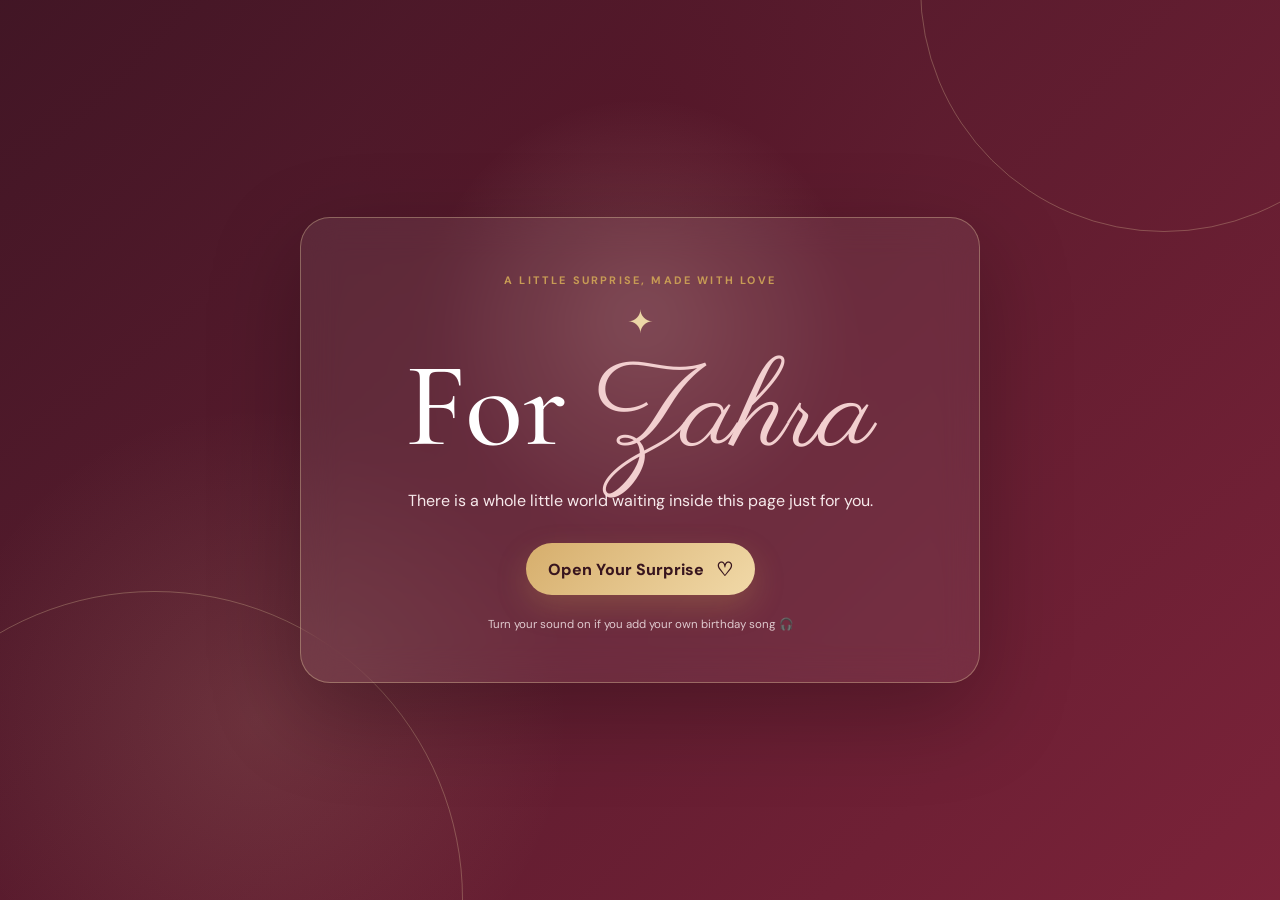
==== index.html @ 56d5c57f "script.js" ====
<!DOCTYPE html>
<html lang="en">
<head>
  <meta charset="UTF-8" />
  <meta name="viewport" content="width=device-width, initial-scale=1.0" />
  <meta name="theme-color" content="#7b1830" />
  <meta name="description" content="A heartfelt birthday surprise made especially for Zahra." />
  <title>For Zahra — Happy Birthday 🤍</title>
  <link rel="preconnect" href="https://fonts.googleapis.com">
  <link rel="preconnect" href="https://fonts.gstatic.com" crossorigin>
  <link href="https://fonts.googleapis.com/css2?family=Cormorant+Garamond:wght@400;500;600;700&family=DM+Sans:wght@400;500;600;700&family=Parisienne&display=swap" rel="stylesheet">
  <link rel="stylesheet" href="style.css" />
</head>
<body>
  <div class="petal-layer" aria-hidden="true"></div>
  <canvas id="confetti" aria-hidden="true"></canvas>

  <section id="opening" class="opening-screen">
    <div class="opening-glow"></div>
    <div class="opening-card">
      <span class="eyebrow">A little surprise, made with love</span>
      <div class="mini-crown">✦</div>
      <h1>For <em>Zahra</em></h1>
      <p>There is a whole little world waiting inside this page just for you.</p>
      <button id="openBtn" class="gold-btn">
        <span>Open Your Surprise</span><b>♡</b>
      </button>
      <small>Turn your sound on if you add your own birthday song 🎧</small>
    </div>
  </section>

  <main id="main" class="site hidden">
    <header class="hero section">
      <div class="hero-copy reveal">
        <span class="eyebrow">Today is beautifully yours</span>
        <h2>Happy Birthday,<br><em>Zahra</em> 🤍</h2>
        <p class="hero-subtitle">
          May this new chapter of your life be softer, brighter, kinder,
          and filled with everything your heart quietly prays for.
        </p>
        <div class="hero-actions">
          <a href="#letter" class="outline-btn">Read Your Letter ↓</a>
          <button id="musicBtn" class="music-btn" type="button">♫ Birthday Ambience</button>
        </div>
      </div>

      <div class="hero-photo-wrap reveal">
        <div class="halo"></div>
        <div class="photo-frame">
          <img src="assets/zahra-1.jpg" alt="Zahra smiling in a red outfit" />
        </div>
        <div class="floating-note note-one">♡</div>
        <div class="floating-note note-two">✦</div>
        <div class="floating-note note-three">❀</div>
      </div>
    </header>

    <section class="intro-strip">
      <div>♡</div>
      <p>One beautiful soul. Countless reasons to celebrate her.</p>
      <div>♡</div>
    </section>

    <section id="letter" class="section letter-section">
      <div class="section-heading reveal">
        <span class="eyebrow">A letter from the heart</span>
        <h3>For Someone Truly Special</h3>
        <span class="divider">✦</span>
      </div>

      <article class="letter-card reveal">
        <div class="letter-top">
          <span>Dear Zahra,</span>
          <span>With duas &amp; love ♡</span>
        </div>

        <div class="letter-text">
          <p>
            Today is more than just another date on the calendar. It is a reminder
            that Allah chose this day to bring <strong>you</strong> into this world —
            and that alone is something worth celebrating with a full heart.
          </p>
          <p>
            On your birthday, I pray that Allah surrounds you with people who are
            sincere, hearts that are gentle with yours, and moments that make you
            quietly grateful to be alive. May He protect your heart from every
            sadness you never speak about and replace every difficult chapter with
            something more beautiful than you imagined.
          </p>
          <p>
            May Allah put <strong>barakah</strong> in your age, your health, your
            dreams, your studies, your work, your relationships, your home, and
            every step you take toward your future. May He open doors for you that
            you never knew existed and close every door that would bring you harm.
          </p>
          <p>
            I pray that the wishes you keep quietly inside your heart are answered
            at exactly the right time. May your duas come back to you as beautiful
            realities, and may you always have the sabr to wait for what is written
            for you and the tawakkul to trust Allah's timing.
          </p>
          <p>
            May you never have to beg for the love, respect, loyalty, or kindness
            you deserve. May the people around you celebrate your happiness,
            protect your peace, and remind you of your worth whenever you forget it.
          </p>
          <p>
            And whenever life feels heavy, may Allah make your heart strong without
            making it hard. May He give you courage without taking away your
            softness, confidence without taking away your humility, and success
            without taking away your peace.
          </p>
          <p>
            I hope this year gives you more reasons to smile, more memories to keep,
            more places to see, more dreams to chase, more laughter that hurts your
            cheeks, and more evenings where you look back and think,
            <em>“Alhamdulillah, I made it here.”</em>
          </p>
          <p>
            Please keep being the beautiful person you are. Keep your heart kind.
            Keep your standards high. Keep believing that good things can find you.
            And most importantly, keep making dua — because Allah can turn the
            smallest hope into a life you never imagined.
          </p>
          <p class="final-paragraph">
            <strong>May Allah protect you, bless you, guide you, forgive you,
            increase you in goodness, grant you halal happiness, give you a long
            life filled with khair, and make every coming year of your life better
            than the one before it.</strong>
          </p>
          <p class="signature">Happy Birthday, Zahra. 🤍<br><span>May your life always be written with beautiful chapters.</span></p>
        </div>
      </article>
    </section>

    <section class="wishes section">
      <div class="section-heading reveal">
        <span class="eyebrow">A pocket full of prayers</span>
        <h3>Things I Wish For You</h3>
        <span class="divider">✦</span>
      </div>

      <div class="wish-grid">
        <div class="wish-card reveal"><span>☾</span><h4>Peace</h4><p>May Allah give your heart a peace that no circumstance can take away.</p></div>
        <div class="wish-card reveal"><span>✦</span><h4>Success</h4><p>May every sincere effort of yours turn into something meaningful and beautiful.</p></div>
        <div class="wish-card reveal"><span>♡</span><h4>Love</h4><p>May you always be surrounded by sincere, respectful and kind hearts.</p></div>
        <div class="wish-card reveal"><span>❀</span><h4>Happiness</h4><p>May little joys find you on ordinary days and make them extraordinary.</p></div>
        <div class="wish-card reveal"><span>☁</span><h4>Protection</h4><p>May Allah keep you safe from hidden harm, heartbreak and every bad intention.</p></div>
        <div class="wish-card reveal"><span>∞</span><h4>Barakah</h4><p>May there be barakah in your time, health, rizq, knowledge and every dream.</p></div>
        <div class="wish-card reveal"><span>✧</span><h4>Answered Duas</h4><p>May the duas you whisper when nobody is listening become your happiest realities.</p></div>
        <div class="wish-card reveal"><span>🕊</span><h4>A Beautiful Future</h4><p>May what is ahead of you be gentler, brighter and better than what is behind you.</p></div>
      </div>
    </section>

    <section class="gallery section">
      <div class="section-heading reveal">
        <span class="eyebrow">Little pieces of a beautiful story</span>
        <h3>Her Moments 📸</h3>
        <span class="divider">✦</span>
      </div>

      <div class="gallery-grid">
        <button class="gallery-item tall reveal" data-full="assets/zahra-1.jpg"><img src="assets/zahra-1.jpg" alt="Zahra in a red hijab surrounded by greenery"></button>
        <button class="gallery-item reveal" data-full="assets/zahra-2.jpg"><img src="assets/zahra-2.jpg" alt="Zahra in a soft pink outfit outdoors"></button>
        <button class="gallery-item reveal" data-full="assets/zahra-3.jpg"><img src="assets/zahra-3.jpg" alt="Zahra in a red outfit in front of a gate"></button>
        <button class="gallery-item wide reveal" data-full="assets/zahra-4.jpg"><img src="assets/zahra-4.jpg" alt="Zahra wearing a light shawl"></button>
        <button class="gallery-item reveal" data-full="assets/zahra-5.jpg"><img src="assets/zahra-5.jpg" alt="Zahra smiling in a red outfit outdoors"></button>
        <button class="gallery-item tall reveal" data-full="assets/zahra-6.jpg"><img src="assets/zahra-6.jpg" alt="Zahra holding a flower in a red outfit"></button>
      </div>
      <p class="gallery-hint">Tap any photo to see it beautifully ✨</p>
    </section>

    <section class="memory section">
      <div class="memory-card reveal">
        <span class="eyebrow">A little reminder</span>
        <h3>Some people make ordinary moments feel special.</h3>
        <p>
          May you collect a lifetime of moments that feel like this —
          simple, warm, unforgettable, and worth keeping close to your heart.
        </p>
        <div class="memory-line">♡ &nbsp; ✦ &nbsp; ❀ &nbsp; ✦ &nbsp; ♡</div>
      </div>
    </section>

    <section class="surprise section">
      <div class="surprise-inner reveal">
        <span class="eyebrow">There is one more thing...</span>
        <h3>Open Your Final Surprise 🎁</h3>
        <p>Because one birthday message could never be enough.</p>
        <button id="surpriseBtn" class="gold-btn large">Open My Last Message <b>♡</b></button>
      </div>
    </section>

    <footer>
      <div class="footer-flower">❀</div>
      <p>Made especially for <strong>Zahra</strong> with duas, warmth &amp; love.</p>
      <small>Happy Birthday, beautiful soul. 🤍</small>
    </footer>
  </main>

  <div id="lightbox" class="lightbox" aria-hidden="true">
    <button id="closeLightbox" class="close-btn" aria-label="Close photo">×</button>
    <img id="lightboxImg" src="" alt="" />
    <div class="lightbox-caption">A beautiful moment ✦</div>
  </div>

  <div id="finalModal" class="modal" aria-hidden="true">
    <div class="modal-backdrop"></div>
    <article class="final-card">
      <button id="closeModal" class="close-modal" aria-label="Close">×</button>
      <div class="final-sparkle">✦</div>
      <span class="eyebrow">Just one last dua</span>
      <h3>Zahra, may Allah write the most beautiful future for you. 🤍</h3>
      <p>
        May every year ahead bring you closer to the person you dream of becoming.
        May your heart remain soft, your faith remain strong, your smile remain
        genuine, and your path remain full of khair.
      </p>
      <p>
        May Allah grant you halal happiness, beautiful friendships, sincere love,
        endless protection, good health, peaceful nights, successful mornings,
        fulfilling work, abundant rizq, and a home filled with sakinah.
      </p>
      <p>
        And when you look back at this year one day, I pray you say:
        <strong>“Alhamdulillah — Allah gave me more than I asked for.”</strong>
      </p>
      <div class="dua">آمين يا رب العالمين 🤲🏻</div>
      <div class="modal-signature">Happy Birthday, Zahra ♡</div>
    </article>
  </div>

  <script src="script.js"></script>
</body>
</html>
---- style.css ----
:root{
  --wine:#74172f;
  --deep:#3a0d1d;
  --rose:#c55b72;
  --blush:#f8e5e7;
  --cream:#fffaf5;
  --gold:#c79b55;
  --gold-light:#ecd6a6;
  --ink:#29151c;
  --muted:#765e64;
  --white:#fff;
  --shadow:0 22px 60px rgba(65,16,31,.14);
}
*{box-sizing:border-box;margin:0;padding:0}
html{scroll-behavior:smooth}
body{
  font-family:"DM Sans",sans-serif;
  color:var(--ink);
  background:
    radial-gradient(circle at 10% 10%,rgba(197,91,114,.10),transparent 30%),
    radial-gradient(circle at 90% 30%,rgba(199,155,85,.10),transparent 28%),
    var(--cream);
  overflow-x:hidden;
}
body.modal-open{overflow:hidden}
button,a{font:inherit}
button{cursor:pointer}
img{max-width:100%;display:block}
a{text-decoration:none;color:inherit}
.hidden{display:none!important}
.section{width:min(1120px,92%);margin:auto}
.eyebrow{
  text-transform:uppercase;
  letter-spacing:.20em;
  font-size:.68rem;
  font-weight:700;
  color:var(--gold);
}
.opening-screen{
  min-height:100svh;
  display:grid;
  place-items:center;
  position:relative;
  overflow:hidden;
  background:
    linear-gradient(135deg,rgba(58,13,29,.96),rgba(116,23,47,.95)),
    radial-gradient(circle at 50% 20%,#d99a9d,transparent 30%);
  color:white;
}
.opening-screen:before,.opening-screen:after{
  content:"";
  position:absolute;
  width:38vw;height:38vw;
  border:1px solid rgba(236,214,166,.28);
  border-radius:50%;
  animation:spin 24s linear infinite;
}
.opening-screen:before{top:-20vw;right:-10vw}
.opening-screen:after{bottom:-24vw;left:-12vw;width:48vw;height:48vw;animation-direction:reverse}
.opening-glow{
  position:absolute;inset:0;
  background:
    radial-gradient(circle at 50% 35%,rgba(255,224,205,.18),transparent 25%),
    radial-gradient(circle at 20% 80%,rgba(236,214,166,.12),transparent 25%);
}
.opening-card{
  width:min(680px,88%);
  padding:50px 28px;
  text-align:center;
  border:1px solid rgba(236,214,166,.35);
  background:rgba(255,255,255,.07);
  backdrop-filter:blur(18px);
  border-radius:30px;
  box-shadow:0 30px 90px rgba(0,0,0,.25);
  position:relative;
  z-index:2;
}
.mini-crown{font-size:2rem;color:var(--gold-light);margin:12px}
.opening-card h1{
  font-family:"Cormorant Garamond",serif;
  font-size:clamp(4rem,12vw,7.5rem);
  font-weight:500;
  line-height:.85;
  margin:12px 0 20px;
}
.opening-card h1 em{font-family:"Parisienne",cursive;color:#f2cfcf;font-style:normal}
.opening-card p{max-width:470px;margin:auto;line-height:1.8;color:#f7e9eb}
.opening-card small{display:block;margin-top:22px;color:#dfc9ce;font-size:.72rem}
.gold-btn,.outline-btn,.music-btn{
  border:0;
  min-height:52px;
  padding:0 22px;
  border-radius:999px;
  display:inline-flex;
  align-items:center;
  justify-content:center;
  gap:12px;
  transition:.3s ease;
}
.gold-btn{
  margin-top:28px;
  background:linear-gradient(135deg,#d6ae6c,#f1d9a8);
  color:#38151e;
  font-weight:800;
  box-shadow:0 12px 30px rgba(199,155,85,.25);
}
.gold-btn:hover{transform:translateY(-3px);box-shadow:0 18px 38px rgba(199,155,85,.34)}
.gold-btn b{font-size:1.2rem}
.hero{
  min-height:100svh;
  padding:90px 0 70px;
  display:grid;
  grid-template-columns:1.05fr .95fr;
  align-items:center;
  gap:70px;
}
.hero h2{
  font:600 clamp(3.6rem,8vw,6.8rem)/.82 "Cormorant Garamond",serif;
  margin:20px 0 26px;
  letter-spacing:-.04em;
}
.hero h2 em{font-family:"Parisienne",cursive;color:var(--wine);font-style:normal}
.hero-subtitle{max-width:550px;color:var(--muted);font-size:1.02rem;line-height:1.9}
.hero-actions{display:flex;flex-wrap:wrap;gap:12px;margin-top:30px}
.outline-btn{
  border:1px solid rgba(116,23,47,.28);
  color:var(--wine);
  background:rgba(255,255,255,.55);
}
.outline-btn:hover{background:white;transform:translateY(-2px)}
.music-btn{border:1px solid rgba(199,155,85,.45);background:transparent;color:var(--wine)}
.music-btn.active{background:var(--wine);color:white}
.hero-photo-wrap{position:relative;min-height:620px;display:grid;place-items:center}
.halo{
  position:absolute;width:min(90%,560px);aspect-ratio:1;border-radius:50%;
  background:radial-gradient(circle,rgba(197,91,114,.18),rgba(199,155,85,.10),transparent 67%);
}
.photo-frame{
  width:min(76%,410px);
  aspect-ratio:4/5;
  padding:9px;
  background:linear-gradient(135deg,#fff,#e5c98f);
  border-radius:220px 220px 28px 28px;
  transform:rotate(2deg);
  box-shadow:var(--shadow);
  position:relative;
  z-index:1;
}
.photo-frame:before{
  content:"";
  position:absolute;inset:16px;
  border:1px solid rgba(116,23,47,.18);
  border-radius:210px 210px 20px 20px;
  pointer-events:none;
}
.photo-frame img{width:100%;height:100%;object-fit:cover;border-radius:210px 210px 20px 20px}
.floating-note{position:absolute;z-index:2;color:var(--wine);font-size:2rem;animation:float 4s ease-in-out infinite}
.note-one{top:16%;left:11%}.note-two{right:10%;top:25%;animation-delay:1s}.note-three{bottom:15%;left:15%;animation-delay:2s}
.intro-strip{
  padding:28px 6%;
  background:var(--wine);color:#f9e9df;
  display:flex;justify-content:center;align-items:center;gap:30px;
  text-align:center;letter-spacing:.08em;font-size:.82rem;
}
.intro-strip div{color:var(--gold-light)}
.section-heading{text-align:center;padding-bottom:38px}
.section-heading h3{
  font:600 clamp(2.8rem,6vw,4.6rem)/.95 "Cormorant Garamond",serif;
  margin:14px 0;
}
.divider{color:var(--gold)}
.letter-section{padding:110px 0 70px}
.letter-card{
  max-width:850px;margin:auto;padding:clamp(30px,6vw,70px);
  background:rgba(255,255,255,.76);
  border:1px solid rgba(116,23,47,.09);
  border-radius:26px;
  box-shadow:var(--shadow);
  position:relative;
}
.letter-card:before{
  content:"";
  position:absolute;inset:12px;
  border:1px solid rgba(199,155,85,.20);
  border-radius:18px;
  pointer-events:none;
}
.letter-top{display:flex;justify-content:space-between;gap:20px;color:var(--gold);font-family:"Cormorant Garamond",serif;font-size:1.2rem;margin-bottom:35px}
.letter-text{font-family:"Cormorant Garamond",serif;font-size:1.35rem;line-height:1.7;color:#442b33}
.letter-text p{margin:0 0 22px}
.letter-text strong{color:var(--wine)}
.final-paragraph{padding:18px 0;border-top:1px solid #ead7d1;border-bottom:1px solid #ead7d1}
.signature{text-align:center;margin-top:36px!important;color:var(--wine);font-size:1.65rem}
.signature span{font-size:1rem;color:var(--muted)}
.wishes{padding:90px 0}
.wish-grid{display:grid;grid-template-columns:repeat(4,1fr);gap:16px}
.wish-card{
  min-height:210px;padding:26px 22px;border-radius:20px;
  background:white;border:1px solid rgba(116,23,47,.08);
  transition:.35s ease;box-shadow:0 12px 35px rgba(65,16,31,.06)
}
.wish-card:hover{transform:translateY(-7px);box-shadow:0 22px 45px rgba(65,16,31,.11)}
.wish-card span{font-size:1.5rem;color:var(--gold)}
.wish-card h4{font:600 1.8rem "Cormorant Garamond",serif;margin:15px 0 7px}
.wish-card p{font-size:.86rem;line-height:1.65;color:var(--muted)}
.gallery{padding:90px 0}
.gallery-grid{display:grid;grid-template-columns:repeat(12,1fr);grid-auto-rows:220px;gap:14px}
.gallery-item{border:0;padding:0;overflow:hidden;border-radius:20px;background:#eee;position:relative}
.gallery-item:after{content:"♡";position:absolute;right:15px;bottom:12px;color:white;text-shadow:0 2px 10px #000;opacity:0;transition:.3s}
.gallery-item:hover:after{opacity:1}
.gallery-item img{width:100%;height:100%;object-fit:cover;transition:.6s}
.gallery-item:hover img{transform:scale(1.06)}
.gallery-item:nth-child(1){grid-column:span 5;grid-row:span 2}
.gallery-item:nth-child(2){grid-column:span 4}
.gallery-item:nth-child(3){grid-column:span 3}
.gallery-item:nth-child(4){grid-column:span 4}
.gallery-item:nth-child(5){grid-column:span 3}
.gallery-item:nth-child(6){grid-column:span 5;grid-row:span 2}
.gallery-hint{text-align:center;color:var(--muted);font-size:.75rem;margin-top:20px}
.memory{padding:80px 0}
.memory-card{
  background:linear-gradient(135deg,#fff,#f6e5e6);
  border-radius:30px;padding:70px 30px;text-align:center;
  border:1px solid rgba(199,155,85,.25)
}
.memory-card h3{font:600 clamp(2.4rem,6vw,4.3rem)/1 "Cormorant Garamond",serif;max-width:760px;margin:15px auto}
.memory-card p{max-width:600px;margin:auto;line-height:1.8;color:var(--muted)}
.memory-line{color:var(--gold);margin-top:25px;letter-spacing:.7em}
.surprise{padding:90px 0 120px}
.surprise-inner{
  text-align:center;padding:80px 25px;border-radius:30px;
  background:var(--deep);color:white;overflow:hidden;position:relative
}
.surprise-inner:before{
  content:"";position:absolute;width:400px;height:400px;border-radius:50%;
  background:rgba(199,155,85,.12);filter:blur(20px);top:-260px;left:-80px
}
.surprise-inner h3{font:600 clamp(2.8rem,6vw,5rem)/1 "Cormorant Garamond",serif;margin:15px auto}
.surprise-inner p{color:#ead8dc}
.gold-btn.large{padding:0 30px}
footer{padding:45px 20px 65px;text-align:center;background:#f4e0e1;color:var(--muted)}
.footer-flower{font-size:2rem;color:var(--gold);margin-bottom:10px}
footer strong{color:var(--wine)}
footer small{display:block;margin-top:8px}
.lightbox{
  position:fixed;inset:0;background:rgba(20,7,12,.94);z-index:50;
  display:none;align-items:center;justify-content:center;padding:35px
}
.lightbox.open{display:flex}
.lightbox img{max-height:86vh;max-width:min(94vw,900px);object-fit:contain;border-radius:16px;box-shadow:0 25px 80px #000}
.close-btn,.close-modal{
  position:absolute;border:0;background:rgba(255,255,255,.12);color:white;
  width:45px;height:45px;border-radius:50%;font-size:2rem;line-height:1
}
.close-btn{right:20px;top:20px}
.lightbox-caption{position:absolute;bottom:18px;color:#ead8dc;font-size:.75rem;letter-spacing:.12em}
.modal{position:fixed;inset:0;z-index:60;display:none;place-items:center;padding:20px}
.modal.open{display:grid}
.modal-backdrop{position:absolute;inset:0;background:rgba(25,5,12,.76);backdrop-filter:blur(10px)}
.final-card{
  width:min(720px,94vw);max-height:90vh;overflow:auto;position:relative;z-index:2;
  padding:50px 35px;background:#fffaf6;border-radius:28px;
  text-align:center;box-shadow:0 30px 100px rgba(0,0,0,.35)
}
.close-modal{right:15px;top:15px;background:#f0e1df;color:var(--wine)}
.final-sparkle{color:var(--gold);font-size:2rem}
.final-card h3{font:600 clamp(2.4rem,6vw,4rem)/1 "Cormorant Garamond",serif;margin:16px auto}
.final-card p{max-width:590px;margin:15px auto;line-height:1.8;color:var(--muted)}
.dua{font-family:"Cormorant Garamond",serif;font-size:1.8rem;color:var(--wine);margin:25px}
.modal-signature{color:var(--wine);font-weight:700}
#confetti{position:fixed;inset:0;width:100%;height:100%;pointer-events:none;z-index:40}
.petal-layer{position:fixed;inset:0;pointer-events:none;z-index:3;overflow:hidden}
.petal{position:absolute;top:-20px;color:#e5a6b0;opacity:.7;animation:fall linear forwards}
.reveal{opacity:0;transform:translateY(28px);transition:opacity .8s ease,transform .8s ease}
.reveal.visible{opacity:1;transform:none}
@keyframes float{0%,100%{transform:translateY(0) rotate(-5deg)}50%{transform:translateY(-15px) rotate(7deg)}}
@keyframes spin{to{transform:rotate(360deg)}}
@keyframes fall{to{transform:translate3d(var(--drift),110vh,0) rotate(520deg);opacity:0}}
@media(max-width:900px){
  .hero{grid-template-columns:1fr;gap:35px;text-align:center;padding-top:70px}
  .hero-copy{order:2}.hero-photo-wrap{order:1;min-height:520px}
  .hero-subtitle{margin:auto}.hero-actions{justify-content:center}
  .wish-grid{grid-template-columns:repeat(2,1fr)}
  .gallery-grid{grid-template-columns:repeat(2,1fr);grid-auto-rows:240px}
  .gallery-item:nth-child(n){grid-column:auto;grid-row:auto}
  .gallery-item:nth-child(1),.gallery-item:nth-child(6){grid-row:span 2}
}
@media(max-width:560px){
  .opening-card{padding:40px 20px}
  .hero{padding-top:45px}
  .hero h2{font-size:4.2rem}
  .hero-photo-wrap{min-height:440px}
  .photo-frame{width:76%}
  .wish-grid{grid-template-columns:1fr}
  .wish-card{min-height:auto}
  .gallery-grid{grid-template-columns:1fr;grid-auto-rows:300px}
  .gallery-item:nth-child(n){grid-row:auto}
  .letter-top{flex-direction:column}
  .letter-text{font-size:1.2rem}
  .intro-strip{gap:12px;font-size:.68rem}
  .hero-actions>*{width:100%}
  .memory-card,.surprise-inner{padding:55px 22px}
}
@media(prefers-reduced-motion:reduce){
  *,*::before,*::after{scroll-behavior:auto!important;animation-duration:.001ms!important;animation-iteration-count:1!important;transition-duration:.001ms!important}
}
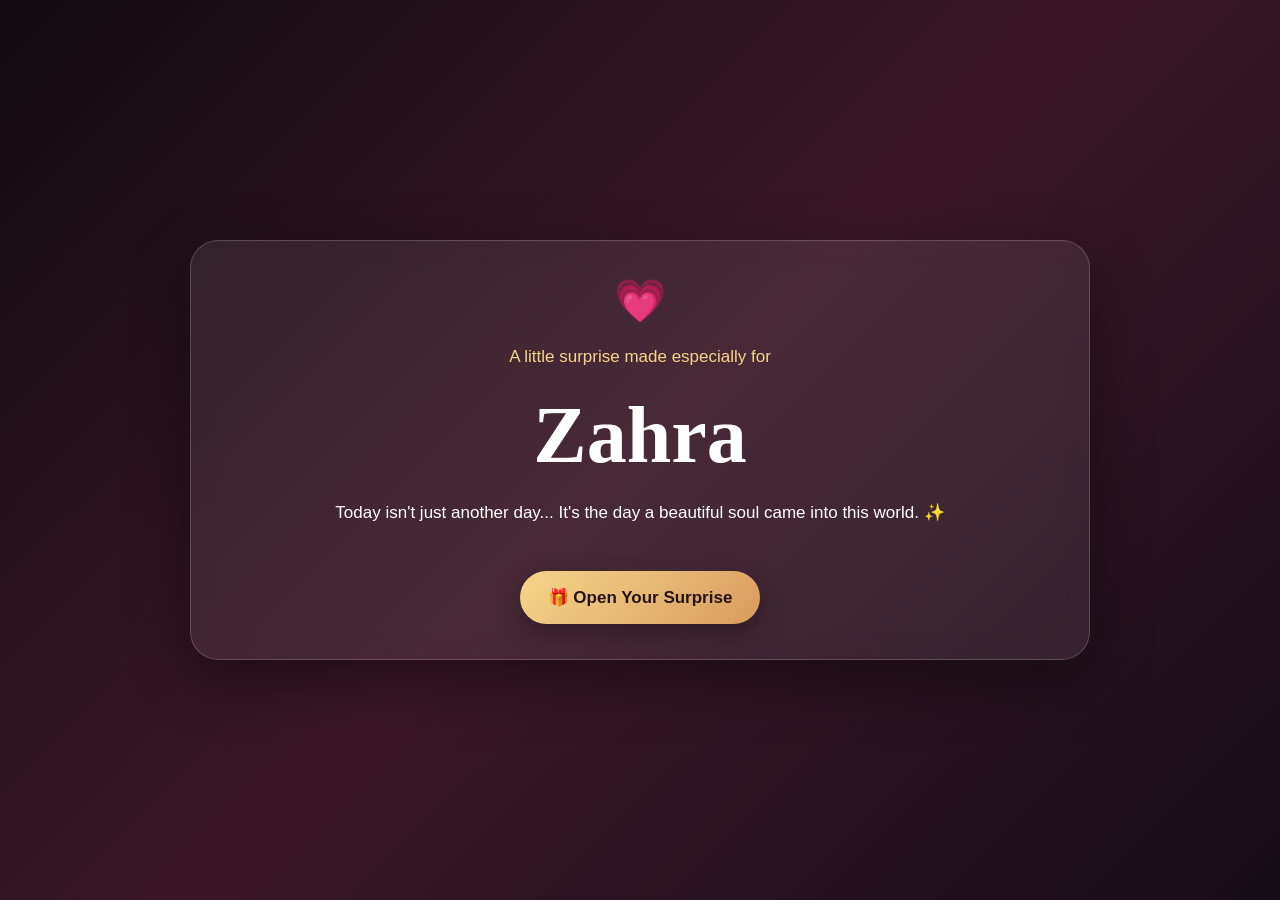
==== commit aa69e047: "Create complete Zahra birthday page" ====
--- a/index.html
+++ b/index.html
@@ -1,235 +1,355 @@
 <!DOCTYPE html>
 <html lang="en">
 <head>
-  <meta charset="UTF-8" />
-  <meta name="viewport" content="width=device-width, initial-scale=1.0" />
-  <meta name="theme-color" content="#7b1830" />
-  <meta name="description" content="A heartfelt birthday surprise made especially for Zahra." />
-  <title>For Zahra — Happy Birthday 🤍</title>
-  <link rel="preconnect" href="https://fonts.googleapis.com">
-  <link rel="preconnect" href="https://fonts.gstatic.com" crossorigin>
-  <link href="https://fonts.googleapis.com/css2?family=Cormorant+Garamond:wght@400;500;600;700&family=DM+Sans:wght@400;500;600;700&family=Parisienne&display=swap" rel="stylesheet">
-  <link rel="stylesheet" href="style.css" />
+<meta charset="UTF-8">
+<meta name="viewport" content="width=device-width, initial-scale=1.0">
+<title>Happy Birthday Zahra 🎂</title>
+
+<style>
+* {
+  box-sizing: border-box;
+}
+
+body {
+  margin: 0;
+  font-family: Georgia, "Times New Roman", serif;
+  background: linear-gradient(135deg, #120b12, #3a1726, #160d18);
+  color: #fff;
+  text-align: center;
+  min-height: 100vh;
+}
+
+.screen {
+  min-height: 100vh;
+  padding: 35px 18px;
+  display: flex;
+  align-items: center;
+  justify-content: center;
+  flex-direction: column;
+}
+
+.card {
+  width: min(900px, 100%);
+  background: rgba(255,255,255,.08);
+  border: 1px solid rgba(255,255,255,.18);
+  border-radius: 28px;
+  padding: 35px 20px;
+  box-shadow: 0 20px 60px rgba(0,0,0,.4);
+  backdrop-filter: blur(12px);
+}
+
+h1 {
+  font-size: clamp(42px, 10vw, 80px);
+  margin: 10px 0;
+}
+
+h2 {
+  font-size: 30px;
+  margin-top: 35px;
+}
+
+p {
+  font-family: Arial, sans-serif;
+  line-height: 1.8;
+  font-size: 17px;
+}
+
+.gold {
+  color: #f6d58a;
+}
+
+button {
+  border: 0;
+  border-radius: 50px;
+  padding: 16px 28px;
+  margin-top: 25px;
+  font-size: 17px;
+  font-weight: bold;
+  cursor: pointer;
+  background: linear-gradient(135deg, #f6d58a, #d99b5f);
+  color: #27141a;
+  box-shadow: 0 8px 25px rgba(0,0,0,.3);
+}
+
+button:active {
+  transform: scale(.96);
+}
+
+#surprise {
+  display: none;
+}
+
+.gallery {
+  display: grid;
+  grid-template-columns: repeat(2, 1fr);
+  gap: 14px;
+  margin-top: 20px;
+}
+
+.gallery img {
+  width: 100%;
+  height: 230px;
+  object-fit: cover;
+  border-radius: 18px;
+  border: 2px solid rgba(246,213,138,.5);
+  cursor: pointer;
+}
+
+.wishes {
+  text-align: left;
+  max-width: 720px;
+  margin: auto;
+}
+
+.wishes p {
+  margin: 14px 0;
+}
+
+.heart {
+  font-size: 42px;
+  animation: pulse 1.5s infinite;
+}
+
+@keyframes pulse {
+  50% { transform: scale(1.18); }
+}
+
+@media(max-width:600px) {
+  .gallery {
+    grid-template-columns: 1fr;
+  }
+
+  .gallery img {
+    height: 300px;
+  }
+
+  .card {
+    padding: 28px 15px;
+  }
+}
+</style>
 </head>
+
 <body>
-  <div class="petal-layer" aria-hidden="true"></div>
-  <canvas id="confetti" aria-hidden="true"></canvas>
-
-  <section id="opening" class="opening-screen">
-    <div class="opening-glow"></div>
-    <div class="opening-card">
-      <span class="eyebrow">A little surprise, made with love</span>
-      <div class="mini-crown">✦</div>
-      <h1>For <em>Zahra</em></h1>
-      <p>There is a whole little world waiting inside this page just for you.</p>
-      <button id="openBtn" class="gold-btn">
-        <span>Open Your Surprise</span><b>♡</b>
-      </button>
-      <small>Turn your sound on if you add your own birthday song 🎧</small>
+
+<!-- OPENING -->
+<section class="screen" id="opening">
+  <div class="card">
+    <div class="heart">💗</div>
+
+    <p class="gold">A little surprise made especially for</p>
+
+    <h1>Zahra</h1>
+
+    <p>
+      Today isn't just another day...  
+      It's the day a beautiful soul came into this world. ✨
+    </p>
+
+    <button onclick="openSurprise()">
+      🎁 Open Your Surprise
+    </button>
+  </div>
+</section>
+
+
+<!-- SURPRISE -->
+<section class="screen" id="surprise">
+  <div class="card">
+
+    <div class="heart">🎂✨💗</div>
+
+    <h1>Happy Birthday, <span class="gold">Zahra</span>!</h1>
+
+    <p>
+      May Allah bless you with a life filled with peace,
+      happiness, barakah, beautiful memories and endless reasons
+      to smile. 🤲
+    </p>
+
+    <h2>💌 A Heartfelt Message</h2>
+
+    <div class="wishes">
+
+      <p>
+        Dear Zahra, on your special day, I pray that every year
+        of your life brings you closer to everything your heart
+        genuinely wishes for.
+      </p>
+
+      <p>
+        May Allah protect your heart from every sadness,
+        remove every difficulty from your path, and replace every
+        worry with peace and every tear with a beautiful reason
+        to smile.
+      </p>
+
+      <p>
+        May Allah grant you good health, a peaceful heart,
+        sincere people around you, success in your dreams,
+        and happiness that stays long after the birthday candles
+        have gone out. 🤍
+      </p>
+
+      <p>
+        May every dua you whisper quietly be answered at the
+        most beautiful time. May Allah open doors for you that
+        you never imagined and guide you toward what is best
+        for your dunya and akhirah.
+      </p>
+
+      <p>
+        May your future be brighter than your past, your heart
+        lighter than yesterday, and your coming years filled
+        with beautiful surprises, meaningful friendships,
+        unforgettable memories and countless blessings.
+      </p>
+
+      <p>
+        And whenever life becomes difficult, may Allah give you
+        sabr, strength and tawakkul to keep going, knowing that
+        something beautiful can always be waiting beyond the
+        difficult chapter. 🤲✨
+      </p>
+
+      <p>
+        May you always remain surrounded by people who genuinely
+        value you, respect you, pray for you and celebrate your
+        happiness without jealousy.
+      </p>
+
+      <p>
+        May Allah keep your smile beautiful, your heart soft,
+        your intentions pure and your soul peaceful.
+      </p>
+
+      <p class="gold">
+        Ameen ya Rabb-ul-Alameen. 🤲
+      </p>
+
     </div>
-  </section>
-
-  <main id="main" class="site hidden">
-    <header class="hero section">
-      <div class="hero-copy reveal">
-        <span class="eyebrow">Today is beautifully yours</span>
-        <h2>Happy Birthday,<br><em>Zahra</em> 🤍</h2>
-        <p class="hero-subtitle">
-          May this new chapter of your life be softer, brighter, kinder,
-          and filled with everything your heart quietly prays for.
-        </p>
-        <div class="hero-actions">
-          <a href="#letter" class="outline-btn">Read Your Letter ↓</a>
-          <button id="musicBtn" class="music-btn" type="button">♫ Birthday Ambience</button>
-        </div>
-      </div>
-
-      <div class="hero-photo-wrap reveal">
-        <div class="halo"></div>
-        <div class="photo-frame">
-          <img src="assets/zahra-1.jpg" alt="Zahra smiling in a red outfit" />
-        </div>
-        <div class="floating-note note-one">♡</div>
-        <div class="floating-note note-two">✦</div>
-        <div class="floating-note note-three">❀</div>
-      </div>
-    </header>
-
-    <section class="intro-strip">
-      <div>♡</div>
-      <p>One beautiful soul. Countless reasons to celebrate her.</p>
-      <div>♡</div>
-    </section>
-
-    <section id="letter" class="section letter-section">
-      <div class="section-heading reveal">
-        <span class="eyebrow">A letter from the heart</span>
-        <h3>For Someone Truly Special</h3>
-        <span class="divider">✦</span>
-      </div>
-
-      <article class="letter-card reveal">
-        <div class="letter-top">
-          <span>Dear Zahra,</span>
-          <span>With duas &amp; love ♡</span>
-        </div>
-
-        <div class="letter-text">
-          <p>
-            Today is more than just another date on the calendar. It is a reminder
-            that Allah chose this day to bring <strong>you</strong> into this world —
-            and that alone is something worth celebrating with a full heart.
-          </p>
-          <p>
-            On your birthday, I pray that Allah surrounds you with people who are
-            sincere, hearts that are gentle with yours, and moments that make you
-            quietly grateful to be alive. May He protect your heart from every
-            sadness you never speak about and replace every difficult chapter with
-            something more beautiful than you imagined.
-          </p>
-          <p>
-            May Allah put <strong>barakah</strong> in your age, your health, your
-            dreams, your studies, your work, your relationships, your home, and
-            every step you take toward your future. May He open doors for you that
-            you never knew existed and close every door that would bring you harm.
-          </p>
-          <p>
-            I pray that the wishes you keep quietly inside your heart are answered
-            at exactly the right time. May your duas come back to you as beautiful
-            realities, and may you always have the sabr to wait for what is written
-            for you and the tawakkul to trust Allah's timing.
-          </p>
-          <p>
-            May you never have to beg for the love, respect, loyalty, or kindness
-            you deserve. May the people around you celebrate your happiness,
-            protect your peace, and remind you of your worth whenever you forget it.
-          </p>
-          <p>
-            And whenever life feels heavy, may Allah make your heart strong without
-            making it hard. May He give you courage without taking away your
-            softness, confidence without taking away your humility, and success
-            without taking away your peace.
-          </p>
-          <p>
-            I hope this year gives you more reasons to smile, more memories to keep,
-            more places to see, more dreams to chase, more laughter that hurts your
-            cheeks, and more evenings where you look back and think,
-            <em>“Alhamdulillah, I made it here.”</em>
-          </p>
-          <p>
-            Please keep being the beautiful person you are. Keep your heart kind.
-            Keep your standards high. Keep believing that good things can find you.
-            And most importantly, keep making dua — because Allah can turn the
-            smallest hope into a life you never imagined.
-          </p>
-          <p class="final-paragraph">
-            <strong>May Allah protect you, bless you, guide you, forgive you,
-            increase you in goodness, grant you halal happiness, give you a long
-            life filled with khair, and make every coming year of your life better
-            than the one before it.</strong>
-          </p>
-          <p class="signature">Happy Birthday, Zahra. 🤍<br><span>May your life always be written with beautiful chapters.</span></p>
-        </div>
-      </article>
-    </section>
-
-    <section class="wishes section">
-      <div class="section-heading reveal">
-        <span class="eyebrow">A pocket full of prayers</span>
-        <h3>Things I Wish For You</h3>
-        <span class="divider">✦</span>
-      </div>
-
-      <div class="wish-grid">
-        <div class="wish-card reveal"><span>☾</span><h4>Peace</h4><p>May Allah give your heart a peace that no circumstance can take away.</p></div>
-        <div class="wish-card reveal"><span>✦</span><h4>Success</h4><p>May every sincere effort of yours turn into something meaningful and beautiful.</p></div>
-        <div class="wish-card reveal"><span>♡</span><h4>Love</h4><p>May you always be surrounded by sincere, respectful and kind hearts.</p></div>
-        <div class="wish-card reveal"><span>❀</span><h4>Happiness</h4><p>May little joys find you on ordinary days and make them extraordinary.</p></div>
-        <div class="wish-card reveal"><span>☁</span><h4>Protection</h4><p>May Allah keep you safe from hidden harm, heartbreak and every bad intention.</p></div>
-        <div class="wish-card reveal"><span>∞</span><h4>Barakah</h4><p>May there be barakah in your time, health, rizq, knowledge and every dream.</p></div>
-        <div class="wish-card reveal"><span>✧</span><h4>Answered Duas</h4><p>May the duas you whisper when nobody is listening become your happiest realities.</p></div>
-        <div class="wish-card reveal"><span>🕊</span><h4>A Beautiful Future</h4><p>May what is ahead of you be gentler, brighter and better than what is behind you.</p></div>
-      </div>
-    </section>
-
-    <section class="gallery section">
-      <div class="section-heading reveal">
-        <span class="eyebrow">Little pieces of a beautiful story</span>
-        <h3>Her Moments 📸</h3>
-        <span class="divider">✦</span>
-      </div>
-
-      <div class="gallery-grid">
-        <button class="gallery-item tall reveal" data-full="assets/zahra-1.jpg"><img src="assets/zahra-1.jpg" alt="Zahra in a red hijab surrounded by greenery"></button>
-        <button class="gallery-item reveal" data-full="assets/zahra-2.jpg"><img src="assets/zahra-2.jpg" alt="Zahra in a soft pink outfit outdoors"></button>
-        <button class="gallery-item reveal" data-full="assets/zahra-3.jpg"><img src="assets/zahra-3.jpg" alt="Zahra in a red outfit in front of a gate"></button>
-        <button class="gallery-item wide reveal" data-full="assets/zahra-4.jpg"><img src="assets/zahra-4.jpg" alt="Zahra wearing a light shawl"></button>
-        <button class="gallery-item reveal" data-full="assets/zahra-5.jpg"><img src="assets/zahra-5.jpg" alt="Zahra smiling in a red outfit outdoors"></button>
-        <button class="gallery-item tall reveal" data-full="assets/zahra-6.jpg"><img src="assets/zahra-6.jpg" alt="Zahra holding a flower in a red outfit"></button>
-      </div>
-      <p class="gallery-hint">Tap any photo to see it beautifully ✨</p>
-    </section>
-
-    <section class="memory section">
-      <div class="memory-card reveal">
-        <span class="eyebrow">A little reminder</span>
-        <h3>Some people make ordinary moments feel special.</h3>
-        <p>
-          May you collect a lifetime of moments that feel like this —
-          simple, warm, unforgettable, and worth keeping close to your heart.
-        </p>
-        <div class="memory-line">♡ &nbsp; ✦ &nbsp; ❀ &nbsp; ✦ &nbsp; ♡</div>
-      </div>
-    </section>
-
-    <section class="surprise section">
-      <div class="surprise-inner reveal">
-        <span class="eyebrow">There is one more thing...</span>
-        <h3>Open Your Final Surprise 🎁</h3>
-        <p>Because one birthday message could never be enough.</p>
-        <button id="surpriseBtn" class="gold-btn large">Open My Last Message <b>♡</b></button>
-      </div>
-    </section>
-
-    <footer>
-      <div class="footer-flower">❀</div>
-      <p>Made especially for <strong>Zahra</strong> with duas, warmth &amp; love.</p>
-      <small>Happy Birthday, beautiful soul. 🤍</small>
-    </footer>
-  </main>
-
-  <div id="lightbox" class="lightbox" aria-hidden="true">
-    <button id="closeLightbox" class="close-btn" aria-label="Close photo">×</button>
-    <img id="lightboxImg" src="" alt="" />
-    <div class="lightbox-caption">A beautiful moment ✦</div>
+
+    <h2>📸 Beautiful Memories</h2>
+
+    <div class="gallery">
+
+      <img src="assets/zahra-1.jpg" alt="Zahra">
+      <img src="assets/zahra-2.jpg" alt="Zahra">
+      <img src="assets/zahra-3.jpg" alt="Zahra">
+      <img src="assets/zahra-4.jpg" alt="Zahra">
+      <img src="assets/zahra-5.jpg" alt="Zahra">
+      <img src="assets/zahra-6.jpg" alt="Zahra">
+
+    </div>
+
+    <h2>🤲 Birthday Duas</h2>
+
+    <div class="wishes">
+
+      <p>
+        May Allah bless every step you take. 🤍
+      </p>
+
+      <p>
+        May He protect you from every harm, sadness and
+        disappointment.
+      </p>
+
+      <p>
+        May He grant you halal happiness, beautiful opportunities,
+        success and rizq filled with barakah.
+      </p>
+
+      <p>
+        May your dreams become realities in ways more beautiful
+        than you imagined.
+      </p>
+
+      <p>
+        May Allah give you a peaceful heart and a life you can
+        look back on with gratitude.
+      </p>
+
+      <p class="gold">
+        Ameen. Ameen. Ameen. 🤲✨
+      </p>
+
+    </div>
+
+    <h2>🌷 Once Again...</h2>
+
+    <p>
+      Happy Birthday, Zahra! 🎂💗
+    </p>
+
+    <p>
+      May this new chapter of your life be your most beautiful
+      one yet.
+    </p>
+
+    <p class="gold">
+      Keep smiling. Keep shining. Keep making beautiful memories. ✨
+    </p>
+
+    <div class="heart">💗🎂💗</div>
+
   </div>
-
-  <div id="finalModal" class="modal" aria-hidden="true">
-    <div class="modal-backdrop"></div>
-    <article class="final-card">
-      <button id="closeModal" class="close-modal" aria-label="Close">×</button>
-      <div class="final-sparkle">✦</div>
-      <span class="eyebrow">Just one last dua</span>
-      <h3>Zahra, may Allah write the most beautiful future for you. 🤍</h3>
-      <p>
-        May every year ahead bring you closer to the person you dream of becoming.
-        May your heart remain soft, your faith remain strong, your smile remain
-        genuine, and your path remain full of khair.
-      </p>
-      <p>
-        May Allah grant you halal happiness, beautiful friendships, sincere love,
-        endless protection, good health, peaceful nights, successful mornings,
-        fulfilling work, abundant rizq, and a home filled with sakinah.
-      </p>
-      <p>
-        And when you look back at this year one day, I pray you say:
-        <strong>“Alhamdulillah — Allah gave me more than I asked for.”</strong>
-      </p>
-      <div class="dua">آمين يا رب العالمين 🤲🏻</div>
-      <div class="modal-signature">Happy Birthday, Zahra ♡</div>
-    </article>
-  </div>
-
-  <script src="script.js"></script>
+</section>
+
+
+<script>
+function openSurprise() {
+  document.getElementById("opening").style.display = "none";
+  document.getElementById("surprise").style.display = "flex";
+
+  window.scrollTo({
+    top: 0,
+    behavior: "smooth"
+  });
+
+  confetti();
+}
+
+function confetti() {
+  for (let i = 0; i < 80; i++) {
+
+    const piece = document.createElement("div");
+
+    piece.style.position = "fixed";
+    piece.style.width = "8px";
+    piece.style.height = "8px";
+    piece.style.left = Math.random() * 100 + "vw";
+    piece.style.top = "-10px";
+    piece.style.background =
+      ["#f6d58a","#e9a8ba","#ffffff","#d99b5f"]
+      [Math.floor(Math.random() * 4)];
+
+    piece.style.zIndex = "9999";
+    piece.style.pointerEvents = "none";
+
+    document.body.appendChild(piece);
+
+    const animation = piece.animate(
+      [
+        { transform: "translateY(0) rotate(0deg)", opacity: 1 },
+        {
+          transform:
+            "translateY(110vh) rotate(" +
+            (Math.random() * 720) +
+            "deg)",
+          opacity: 0
+        }
+      ],
+      {
+        duration: 2000 + Math.random() * 2500,
+        easing: "ease-out"
+      }
+    );
+
+    animation.onfinish = () => piece.remove();
+  }
+}
+</script>
+
 </body>
 </html>
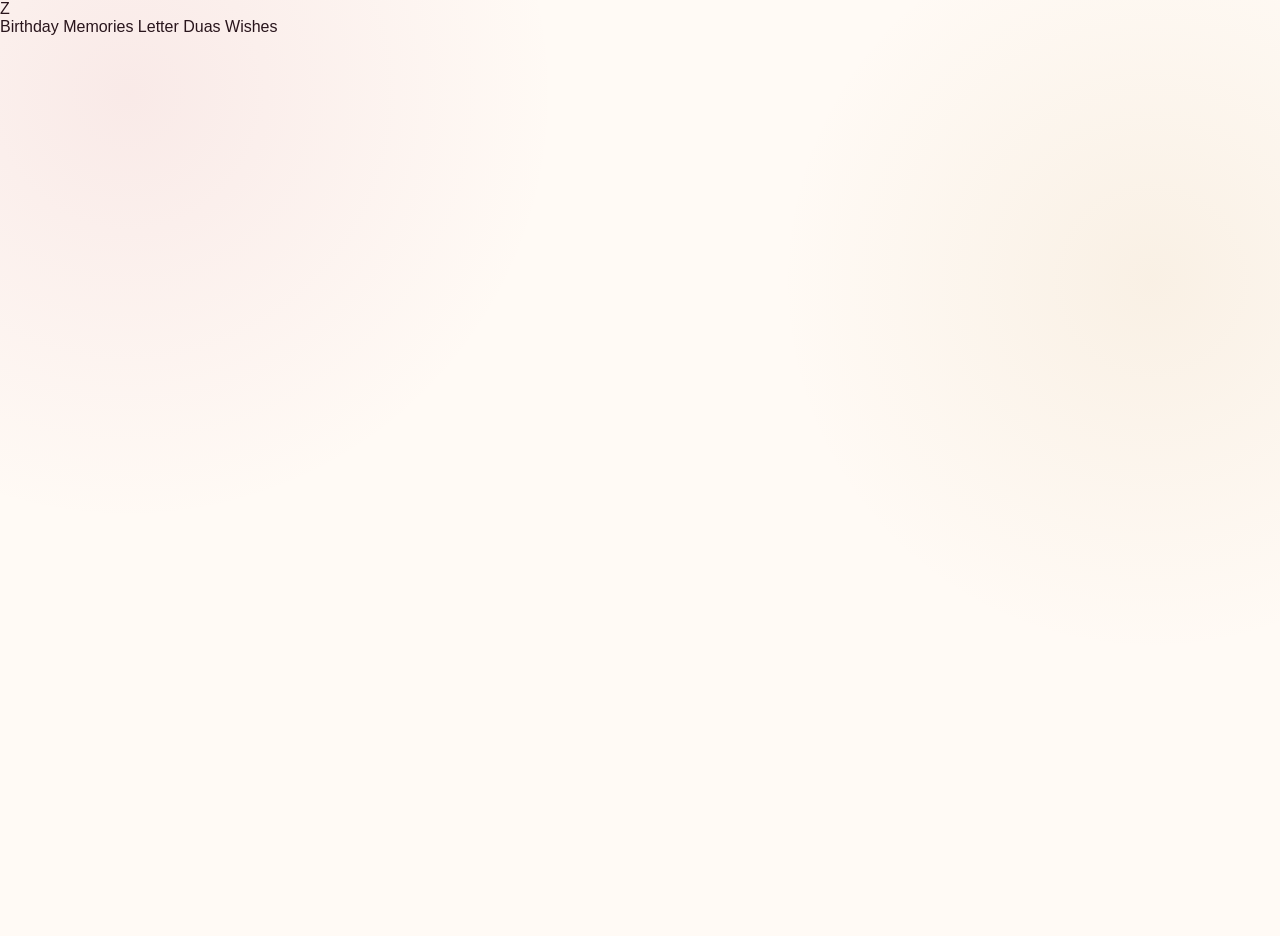
==== commit 261e41e5: "Update index.html" ====
--- a/index.html
+++ b/index.html
@@ -1,355 +1,57 @@
 <!DOCTYPE html>
 <html lang="en">
 <head>
-<meta charset="UTF-8">
-<meta name="viewport" content="width=device-width, initial-scale=1.0">
-<title>Happy Birthday Zahra 🎂</title>
-
-<style>
-* {
-  box-sizing: border-box;
-}
-
-body {
-  margin: 0;
-  font-family: Georgia, "Times New Roman", serif;
-  background: linear-gradient(135deg, #120b12, #3a1726, #160d18);
-  color: #fff;
-  text-align: center;
-  min-height: 100vh;
-}
-
-.screen {
-  min-height: 100vh;
-  padding: 35px 18px;
-  display: flex;
-  align-items: center;
-  justify-content: center;
-  flex-direction: column;
-}
-
-.card {
-  width: min(900px, 100%);
-  background: rgba(255,255,255,.08);
-  border: 1px solid rgba(255,255,255,.18);
-  border-radius: 28px;
-  padding: 35px 20px;
-  box-shadow: 0 20px 60px rgba(0,0,0,.4);
-  backdrop-filter: blur(12px);
-}
-
-h1 {
-  font-size: clamp(42px, 10vw, 80px);
-  margin: 10px 0;
-}
-
-h2 {
-  font-size: 30px;
-  margin-top: 35px;
-}
-
-p {
-  font-family: Arial, sans-serif;
-  line-height: 1.8;
-  font-size: 17px;
-}
-
-.gold {
-  color: #f6d58a;
-}
-
-button {
-  border: 0;
-  border-radius: 50px;
-  padding: 16px 28px;
-  margin-top: 25px;
-  font-size: 17px;
-  font-weight: bold;
-  cursor: pointer;
-  background: linear-gradient(135deg, #f6d58a, #d99b5f);
-  color: #27141a;
-  box-shadow: 0 8px 25px rgba(0,0,0,.3);
-}
-
-button:active {
-  transform: scale(.96);
-}
-
-#surprise {
-  display: none;
-}
-
-.gallery {
-  display: grid;
-  grid-template-columns: repeat(2, 1fr);
-  gap: 14px;
-  margin-top: 20px;
-}
-
-.gallery img {
-  width: 100%;
-  height: 230px;
-  object-fit: cover;
-  border-radius: 18px;
-  border: 2px solid rgba(246,213,138,.5);
-  cursor: pointer;
-}
-
-.wishes {
-  text-align: left;
-  max-width: 720px;
-  margin: auto;
-}
-
-.wishes p {
-  margin: 14px 0;
-}
-
-.heart {
-  font-size: 42px;
-  animation: pulse 1.5s infinite;
-}
-
-@keyframes pulse {
-  50% { transform: scale(1.18); }
-}
-
-@media(max-width:600px) {
-  .gallery {
-    grid-template-columns: 1fr;
-  }
-
-  .gallery img {
-    height: 300px;
-  }
-
-  .card {
-    padding: 28px 15px;
-  }
-}
-</style>
+  <meta charset="UTF-8">
+  <meta name="viewport" content="width=device-width, initial-scale=1.0">
+  <meta name="theme-color" content="#090607">
+  <title>Zahra — A Celebration</title>
+  <link rel="stylesheet" href="style.css">
 </head>
 
-<body>
+<body class="luxury-page">
 
-<!-- OPENING -->
-<section class="screen" id="opening">
-  <div class="card">
-    <div class="heart">💗</div>
+<div class="grain"></div>
 
-    <p class="gold">A little surprise made especially for</p>
+<header class="nav">
+  <a href="index.html" class="logo">Z</a>
 
-    <h1>Zahra</h1>
+  <nav>
+    <a href="birthday.html">Birthday</a>
+    <a href="memories.html">Memories</a>
+    <a href="letter.html">Letter</a>
+    <a href="duas.html">Duas</a>
+    <a href="wishes.html">Wishes</a>
+  </nav>
+</header>
 
-    <p>
-      Today isn't just another day...  
-      It's the day a beautiful soul came into this world. ✨
-    </p>
+<main class="hero">
 
-    <button onclick="openSurprise()">
-      🎁 Open Your Surprise
-    </button>
+  <div class="hero-line"></div>
+
+  <p class="eyebrow reveal">A PRIVATE CELEBRATION</p>
+
+  <h1 class="hero-title reveal">
+    For
+    <span>Zahra</span>
+  </h1>
+
+  <p class="hero-description reveal">
+    Some people deserve more than a simple birthday wish.
+    They deserve a whole little world made just for them.
+  </p>
+
+  <a href="birthday.html" class="luxury-button reveal">
+    <span>Enter the Celebration</span>
+    <b>↗</b>
+  </a>
+
+  <div class="hero-bottom reveal">
+    <span>01 / 07</span>
+    <span>Made with love</span>
   </div>
-</section>
 
+</main>
 
-<!-- SURPRISE -->
-<section class="screen" id="surprise">
-  <div class="card">
-
-    <div class="heart">🎂✨💗</div>
-
-    <h1>Happy Birthday, <span class="gold">Zahra</span>!</h1>
-
-    <p>
-      May Allah bless you with a life filled with peace,
-      happiness, barakah, beautiful memories and endless reasons
-      to smile. 🤲
-    </p>
-
-    <h2>💌 A Heartfelt Message</h2>
-
-    <div class="wishes">
-
-      <p>
-        Dear Zahra, on your special day, I pray that every year
-        of your life brings you closer to everything your heart
-        genuinely wishes for.
-      </p>
-
-      <p>
-        May Allah protect your heart from every sadness,
-        remove every difficulty from your path, and replace every
-        worry with peace and every tear with a beautiful reason
-        to smile.
-      </p>
-
-      <p>
-        May Allah grant you good health, a peaceful heart,
-        sincere people around you, success in your dreams,
-        and happiness that stays long after the birthday candles
-        have gone out. 🤍
-      </p>
-
-      <p>
-        May every dua you whisper quietly be answered at the
-        most beautiful time. May Allah open doors for you that
-        you never imagined and guide you toward what is best
-        for your dunya and akhirah.
-      </p>
-
-      <p>
-        May your future be brighter than your past, your heart
-        lighter than yesterday, and your coming years filled
-        with beautiful surprises, meaningful friendships,
-        unforgettable memories and countless blessings.
-      </p>
-
-      <p>
-        And whenever life becomes difficult, may Allah give you
-        sabr, strength and tawakkul to keep going, knowing that
-        something beautiful can always be waiting beyond the
-        difficult chapter. 🤲✨
-      </p>
-
-      <p>
-        May you always remain surrounded by people who genuinely
-        value you, respect you, pray for you and celebrate your
-        happiness without jealousy.
-      </p>
-
-      <p>
-        May Allah keep your smile beautiful, your heart soft,
-        your intentions pure and your soul peaceful.
-      </p>
-
-      <p class="gold">
-        Ameen ya Rabb-ul-Alameen. 🤲
-      </p>
-
-    </div>
-
-    <h2>📸 Beautiful Memories</h2>
-
-    <div class="gallery">
-
-      <img src="assets/zahra-1.jpg" alt="Zahra">
-      <img src="assets/zahra-2.jpg" alt="Zahra">
-      <img src="assets/zahra-3.jpg" alt="Zahra">
-      <img src="assets/zahra-4.jpg" alt="Zahra">
-      <img src="assets/zahra-5.jpg" alt="Zahra">
-      <img src="assets/zahra-6.jpg" alt="Zahra">
-
-    </div>
-
-    <h2>🤲 Birthday Duas</h2>
-
-    <div class="wishes">
-
-      <p>
-        May Allah bless every step you take. 🤍
-      </p>
-
-      <p>
-        May He protect you from every harm, sadness and
-        disappointment.
-      </p>
-
-      <p>
-        May He grant you halal happiness, beautiful opportunities,
-        success and rizq filled with barakah.
-      </p>
-
-      <p>
-        May your dreams become realities in ways more beautiful
-        than you imagined.
-      </p>
-
-      <p>
-        May Allah give you a peaceful heart and a life you can
-        look back on with gratitude.
-      </p>
-
-      <p class="gold">
-        Ameen. Ameen. Ameen. 🤲✨
-      </p>
-
-    </div>
-
-    <h2>🌷 Once Again...</h2>
-
-    <p>
-      Happy Birthday, Zahra! 🎂💗
-    </p>
-
-    <p>
-      May this new chapter of your life be your most beautiful
-      one yet.
-    </p>
-
-    <p class="gold">
-      Keep smiling. Keep shining. Keep making beautiful memories. ✨
-    </p>
-
-    <div class="heart">💗🎂💗</div>
-
-  </div>
-</section>
-
-
-<script>
-function openSurprise() {
-  document.getElementById("opening").style.display = "none";
-  document.getElementById("surprise").style.display = "flex";
-
-  window.scrollTo({
-    top: 0,
-    behavior: "smooth"
-  });
-
-  confetti();
-}
-
-function confetti() {
-  for (let i = 0; i < 80; i++) {
-
-    const piece = document.createElement("div");
-
-    piece.style.position = "fixed";
-    piece.style.width = "8px";
-    piece.style.height = "8px";
-    piece.style.left = Math.random() * 100 + "vw";
-    piece.style.top = "-10px";
-    piece.style.background =
-      ["#f6d58a","#e9a8ba","#ffffff","#d99b5f"]
-      [Math.floor(Math.random() * 4)];
-
-    piece.style.zIndex = "9999";
-    piece.style.pointerEvents = "none";
-
-    document.body.appendChild(piece);
-
-    const animation = piece.animate(
-      [
-        { transform: "translateY(0) rotate(0deg)", opacity: 1 },
-        {
-          transform:
-            "translateY(110vh) rotate(" +
-            (Math.random() * 720) +
-            "deg)",
-          opacity: 0
-        }
-      ],
-      {
-        duration: 2000 + Math.random() * 2500,
-        easing: "ease-out"
-      }
-    );
-
-    animation.onfinish = () => piece.remove();
-  }
-}
-</script>
-
+<script src="script.js"></script>
 </body>
 </html>
--- a/style.css
+++ b/style.css
@@ -0,0 +1,306 @@
+:root{
+  --wine:#74172f;
+  --deep:#3a0d1d;
+  --rose:#c55b72;
+  --blush:#f8e5e7;
+  --cream:#fffaf5;
+  --gold:#c79b55;
+  --gold-light:#ecd6a6;
+  --ink:#29151c;
+  --muted:#765e64;
+  --white:#fff;
+  --shadow:0 22px 60px rgba(65,16,31,.14);
+}
+*{box-sizing:border-box;margin:0;padding:0}
+html{scroll-behavior:smooth}
+body{
+  font-family:"DM Sans",sans-serif;
+  color:var(--ink);
+  background:
+    radial-gradient(circle at 10% 10%,rgba(197,91,114,.10),transparent 30%),
+    radial-gradient(circle at 90% 30%,rgba(199,155,85,.10),transparent 28%),
+    var(--cream);
+  overflow-x:hidden;
+}
+body.modal-open{overflow:hidden}
+button,a{font:inherit}
+button{cursor:pointer}
+img{max-width:100%;display:block}
+a{text-decoration:none;color:inherit}
+.hidden{display:none!important}
+.section{width:min(1120px,92%);margin:auto}
+.eyebrow{
+  text-transform:uppercase;
+  letter-spacing:.20em;
+  font-size:.68rem;
+  font-weight:700;
+  color:var(--gold);
+}
+.opening-screen{
+  min-height:100svh;
+  display:grid;
+  place-items:center;
+  position:relative;
+  overflow:hidden;
+  background:
+    linear-gradient(135deg,rgba(58,13,29,.96),rgba(116,23,47,.95)),
+    radial-gradient(circle at 50% 20%,#d99a9d,transparent 30%);
+  color:white;
+}
+.opening-screen:before,.opening-screen:after{
+  content:"";
+  position:absolute;
+  width:38vw;height:38vw;
+  border:1px solid rgba(236,214,166,.28);
+  border-radius:50%;
+  animation:spin 24s linear infinite;
+}
+.opening-screen:before{top:-20vw;right:-10vw}
+.opening-screen:after{bottom:-24vw;left:-12vw;width:48vw;height:48vw;animation-direction:reverse}
+.opening-glow{
+  position:absolute;inset:0;
+  background:
+    radial-gradient(circle at 50% 35%,rgba(255,224,205,.18),transparent 25%),
+    radial-gradient(circle at 20% 80%,rgba(236,214,166,.12),transparent 25%);
+}
+.opening-card{
+  width:min(680px,88%);
+  padding:50px 28px;
+  text-align:center;
+  border:1px solid rgba(236,214,166,.35);
+  background:rgba(255,255,255,.07);
+  backdrop-filter:blur(18px);
+  border-radius:30px;
+  box-shadow:0 30px 90px rgba(0,0,0,.25);
+  position:relative;
+  z-index:2;
+}
+.mini-crown{font-size:2rem;color:var(--gold-light);margin:12px}
+.opening-card h1{
+  font-family:"Cormorant Garamond",serif;
+  font-size:clamp(4rem,12vw,7.5rem);
+  font-weight:500;
+  line-height:.85;
+  margin:12px 0 20px;
+}
+.opening-card h1 em{font-family:"Parisienne",cursive;color:#f2cfcf;font-style:normal}
+.opening-card p{max-width:470px;margin:auto;line-height:1.8;color:#f7e9eb}
+.opening-card small{display:block;margin-top:22px;color:#dfc9ce;font-size:.72rem}
+.gold-btn,.outline-btn,.music-btn{
+  border:0;
+  min-height:52px;
+  padding:0 22px;
+  border-radius:999px;
+  display:inline-flex;
+  align-items:center;
+  justify-content:center;
+  gap:12px;
+  transition:.3s ease;
+}
+.gold-btn{
+  margin-top:28px;
+  background:linear-gradient(135deg,#d6ae6c,#f1d9a8);
+  color:#38151e;
+  font-weight:800;
+  box-shadow:0 12px 30px rgba(199,155,85,.25);
+}
+.gold-btn:hover{transform:translateY(-3px);box-shadow:0 18px 38px rgba(199,155,85,.34)}
+.gold-btn b{font-size:1.2rem}
+.hero{
+  min-height:100svh;
+  padding:90px 0 70px;
+  display:grid;
+  grid-template-columns:1.05fr .95fr;
+  align-items:center;
+  gap:70px;
+}
+.hero h2{
+  font:600 clamp(3.6rem,8vw,6.8rem)/.82 "Cormorant Garamond",serif;
+  margin:20px 0 26px;
+  letter-spacing:-.04em;
+}
+.hero h2 em{font-family:"Parisienne",cursive;color:var(--wine);font-style:normal}
+.hero-subtitle{max-width:550px;color:var(--muted);font-size:1.02rem;line-height:1.9}
+.hero-actions{display:flex;flex-wrap:wrap;gap:12px;margin-top:30px}
+.outline-btn{
+  border:1px solid rgba(116,23,47,.28);
+  color:var(--wine);
+  background:rgba(255,255,255,.55);
+}
+.outline-btn:hover{background:white;transform:translateY(-2px)}
+.music-btn{border:1px solid rgba(199,155,85,.45);background:transparent;color:var(--wine)}
+.music-btn.active{background:var(--wine);color:white}
+.hero-photo-wrap{position:relative;min-height:620px;display:grid;place-items:center}
+.halo{
+  position:absolute;width:min(90%,560px);aspect-ratio:1;border-radius:50%;
+  background:radial-gradient(circle,rgba(197,91,114,.18),rgba(199,155,85,.10),transparent 67%);
+}
+.photo-frame{
+  width:min(76%,410px);
+  aspect-ratio:4/5;
+  padding:9px;
+  background:linear-gradient(135deg,#fff,#e5c98f);
+  border-radius:220px 220px 28px 28px;
+  transform:rotate(2deg);
+  box-shadow:var(--shadow);
+  position:relative;
+  z-index:1;
+}
+.photo-frame:before{
+  content:"";
+  position:absolute;inset:16px;
+  border:1px solid rgba(116,23,47,.18);
+  border-radius:210px 210px 20px 20px;
+  pointer-events:none;
+}
+.photo-frame img{width:100%;height:100%;object-fit:cover;border-radius:210px 210px 20px 20px}
+.floating-note{position:absolute;z-index:2;color:var(--wine);font-size:2rem;animation:float 4s ease-in-out infinite}
+.note-one{top:16%;left:11%}.note-two{right:10%;top:25%;animation-delay:1s}.note-three{bottom:15%;left:15%;animation-delay:2s}
+.intro-strip{
+  padding:28px 6%;
+  background:var(--wine);color:#f9e9df;
+  display:flex;justify-content:center;align-items:center;gap:30px;
+  text-align:center;letter-spacing:.08em;font-size:.82rem;
+}
+.intro-strip div{color:var(--gold-light)}
+.section-heading{text-align:center;padding-bottom:38px}
+.section-heading h3{
+  font:600 clamp(2.8rem,6vw,4.6rem)/.95 "Cormorant Garamond",serif;
+  margin:14px 0;
+}
+.divider{color:var(--gold)}
+.letter-section{padding:110px 0 70px}
+.letter-card{
+  max-width:850px;margin:auto;padding:clamp(30px,6vw,70px);
+  background:rgba(255,255,255,.76);
+  border:1px solid rgba(116,23,47,.09);
+  border-radius:26px;
+  box-shadow:var(--shadow);
+  position:relative;
+}
+.letter-card:before{
+  content:"";
+  position:absolute;inset:12px;
+  border:1px solid rgba(199,155,85,.20);
+  border-radius:18px;
+  pointer-events:none;
+}
+.letter-top{display:flex;justify-content:space-between;gap:20px;color:var(--gold);font-family:"Cormorant Garamond",serif;font-size:1.2rem;margin-bottom:35px}
+.letter-text{font-family:"Cormorant Garamond",serif;font-size:1.35rem;line-height:1.7;color:#442b33}
+.letter-text p{margin:0 0 22px}
+.letter-text strong{color:var(--wine)}
+.final-paragraph{padding:18px 0;border-top:1px solid #ead7d1;border-bottom:1px solid #ead7d1}
+.signature{text-align:center;margin-top:36px!important;color:var(--wine);font-size:1.65rem}
+.signature span{font-size:1rem;color:var(--muted)}
+.wishes{padding:90px 0}
+.wish-grid{display:grid;grid-template-columns:repeat(4,1fr);gap:16px}
+.wish-card{
+  min-height:210px;padding:26px 22px;border-radius:20px;
+  background:white;border:1px solid rgba(116,23,47,.08);
+  transition:.35s ease;box-shadow:0 12px 35px rgba(65,16,31,.06)
+}
+.wish-card:hover{transform:translateY(-7px);box-shadow:0 22px 45px rgba(65,16,31,.11)}
+.wish-card span{font-size:1.5rem;color:var(--gold)}
+.wish-card h4{font:600 1.8rem "Cormorant Garamond",serif;margin:15px 0 7px}
+.wish-card p{font-size:.86rem;line-height:1.65;color:var(--muted)}
+.gallery{padding:90px 0}
+.gallery-grid{display:grid;grid-template-columns:repeat(12,1fr);grid-auto-rows:220px;gap:14px}
+.gallery-item{border:0;padding:0;overflow:hidden;border-radius:20px;background:#eee;position:relative}
+.gallery-item:after{content:"♡";position:absolute;right:15px;bottom:12px;color:white;text-shadow:0 2px 10px #000;opacity:0;transition:.3s}
+.gallery-item:hover:after{opacity:1}
+.gallery-item img{width:100%;height:100%;object-fit:cover;transition:.6s}
+.gallery-item:hover img{transform:scale(1.06)}
+.gallery-item:nth-child(1){grid-column:span 5;grid-row:span 2}
+.gallery-item:nth-child(2){grid-column:span 4}
+.gallery-item:nth-child(3){grid-column:span 3}
+.gallery-item:nth-child(4){grid-column:span 4}
+.gallery-item:nth-child(5){grid-column:span 3}
+.gallery-item:nth-child(6){grid-column:span 5;grid-row:span 2}
+.gallery-hint{text-align:center;color:var(--muted);font-size:.75rem;margin-top:20px}
+.memory{padding:80px 0}
+.memory-card{
+  background:linear-gradient(135deg,#fff,#f6e5e6);
+  border-radius:30px;padding:70px 30px;text-align:center;
+  border:1px solid rgba(199,155,85,.25)
+}
+.memory-card h3{font:600 clamp(2.4rem,6vw,4.3rem)/1 "Cormorant Garamond",serif;max-width:760px;margin:15px auto}
+.memory-card p{max-width:600px;margin:auto;line-height:1.8;color:var(--muted)}
+.memory-line{color:var(--gold);margin-top:25px;letter-spacing:.7em}
+.surprise{padding:90px 0 120px}
+.surprise-inner{
+  text-align:center;padding:80px 25px;border-radius:30px;
+  background:var(--deep);color:white;overflow:hidden;position:relative
+}
+.surprise-inner:before{
+  content:"";position:absolute;width:400px;height:400px;border-radius:50%;
+  background:rgba(199,155,85,.12);filter:blur(20px);top:-260px;left:-80px
+}
+.surprise-inner h3{font:600 clamp(2.8rem,6vw,5rem)/1 "Cormorant Garamond",serif;margin:15px auto}
+.surprise-inner p{color:#ead8dc}
+.gold-btn.large{padding:0 30px}
+footer{padding:45px 20px 65px;text-align:center;background:#f4e0e1;color:var(--muted)}
+.footer-flower{font-size:2rem;color:var(--gold);margin-bottom:10px}
+footer strong{color:var(--wine)}
+footer small{display:block;margin-top:8px}
+.lightbox{
+  position:fixed;inset:0;background:rgba(20,7,12,.94);z-index:50;
+  display:none;align-items:center;justify-content:center;padding:35px
+}
+.lightbox.open{display:flex}
+.lightbox img{max-height:86vh;max-width:min(94vw,900px);object-fit:contain;border-radius:16px;box-shadow:0 25px 80px #000}
+.close-btn,.close-modal{
+  position:absolute;border:0;background:rgba(255,255,255,.12);color:white;
+  width:45px;height:45px;border-radius:50%;font-size:2rem;line-height:1
+}
+.close-btn{right:20px;top:20px}
+.lightbox-caption{position:absolute;bottom:18px;color:#ead8dc;font-size:.75rem;letter-spacing:.12em}
+.modal{position:fixed;inset:0;z-index:60;display:none;place-items:center;padding:20px}
+.modal.open{display:grid}
+.modal-backdrop{position:absolute;inset:0;background:rgba(25,5,12,.76);backdrop-filter:blur(10px)}
+.final-card{
+  width:min(720px,94vw);max-height:90vh;overflow:auto;position:relative;z-index:2;
+  padding:50px 35px;background:#fffaf6;border-radius:28px;
+  text-align:center;box-shadow:0 30px 100px rgba(0,0,0,.35)
+}
+.close-modal{right:15px;top:15px;background:#f0e1df;color:var(--wine)}
+.final-sparkle{color:var(--gold);font-size:2rem}
+.final-card h3{font:600 clamp(2.4rem,6vw,4rem)/1 "Cormorant Garamond",serif;margin:16px auto}
+.final-card p{max-width:590px;margin:15px auto;line-height:1.8;color:var(--muted)}
+.dua{font-family:"Cormorant Garamond",serif;font-size:1.8rem;color:var(--wine);margin:25px}
+.modal-signature{color:var(--wine);font-weight:700}
+#confetti{position:fixed;inset:0;width:100%;height:100%;pointer-events:none;z-index:40}
+.petal-layer{position:fixed;inset:0;pointer-events:none;z-index:3;overflow:hidden}
+.petal{position:absolute;top:-20px;color:#e5a6b0;opacity:.7;animation:fall linear forwards}
+.reveal{opacity:0;transform:translateY(28px);transition:opacity .8s ease,transform .8s ease}
+.reveal.visible{opacity:1;transform:none}
+@keyframes float{0%,100%{transform:translateY(0) rotate(-5deg)}50%{transform:translateY(-15px) rotate(7deg)}}
+@keyframes spin{to{transform:rotate(360deg)}}
+@keyframes fall{to{transform:translate3d(var(--drift),110vh,0) rotate(520deg);opacity:0}}
+@media(max-width:900px){
+  .hero{grid-template-columns:1fr;gap:35px;text-align:center;padding-top:70px}
+  .hero-copy{order:2}.hero-photo-wrap{order:1;min-height:520px}
+  .hero-subtitle{margin:auto}.hero-actions{justify-content:center}
+  .wish-grid{grid-template-columns:repeat(2,1fr)}
+  .gallery-grid{grid-template-columns:repeat(2,1fr);grid-auto-rows:240px}
+  .gallery-item:nth-child(n){grid-column:auto;grid-row:auto}
+  .gallery-item:nth-child(1),.gallery-item:nth-child(6){grid-row:span 2}
+}
+@media(max-width:560px){
+  .opening-card{padding:40px 20px}
+  .hero{padding-top:45px}
+  .hero h2{font-size:4.2rem}
+  .hero-photo-wrap{min-height:440px}
+  .photo-frame{width:76%}
+  .wish-grid{grid-template-columns:1fr}
+  .wish-card{min-height:auto}
+  .gallery-grid{grid-template-columns:1fr;grid-auto-rows:300px}
+  .gallery-item:nth-child(n){grid-row:auto}
+  .letter-top{flex-direction:column}
+  .letter-text{font-size:1.2rem}
+  .intro-strip{gap:12px;font-size:.68rem}
+  .hero-actions>*{width:100%}
+  .memory-card,.surprise-inner{padding:55px 22px}
+}
+@media(prefers-reduced-motion:reduce){
+  *,*::before,*::after{scroll-behavior:auto!important;animation-duration:.001ms!important;animation-iteration-count:1!important;transition-duration:.001ms!important}
+}
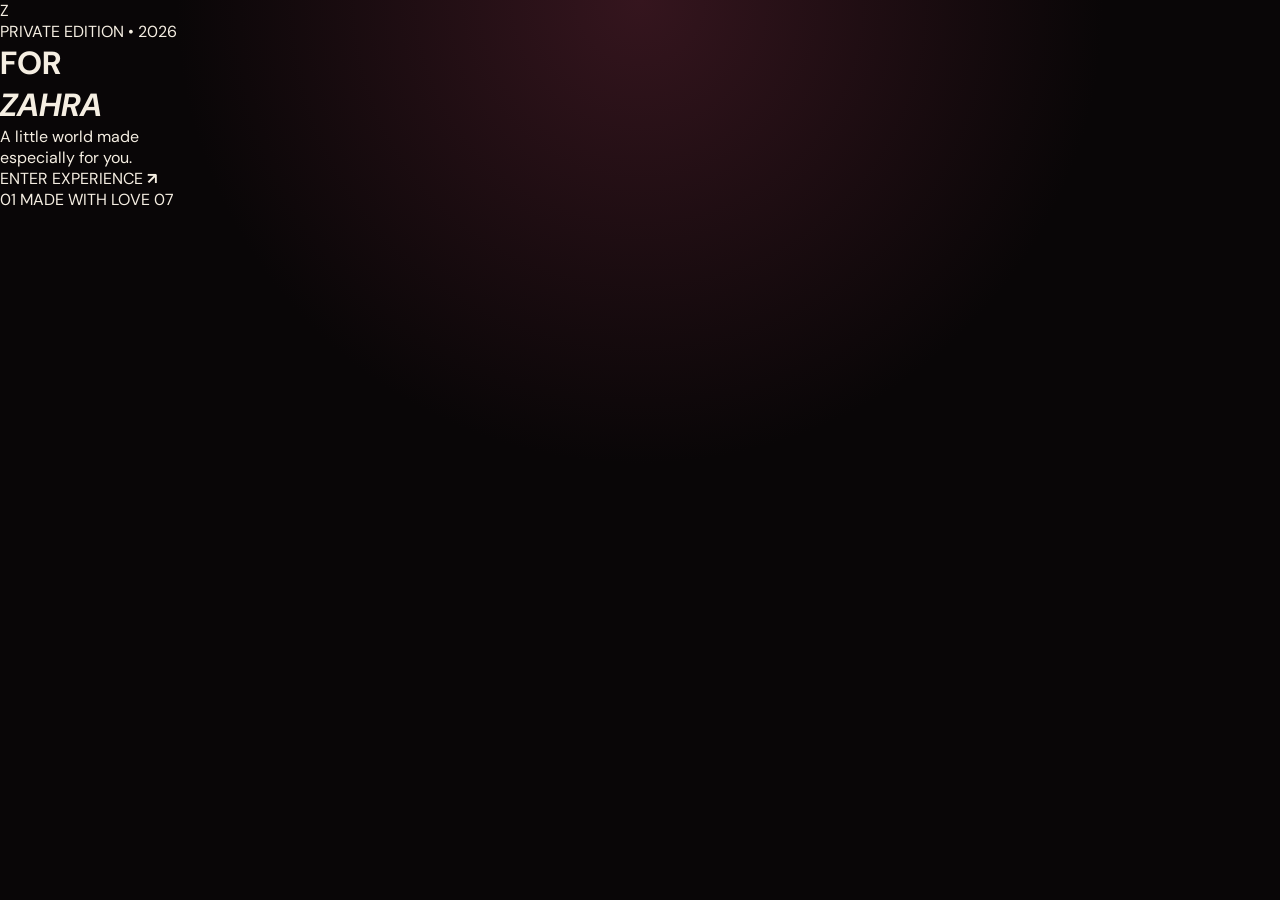
==== commit 19d40cb1: "Update index.html" ====
--- a/index.html
+++ b/index.html
@@ -1,54 +1,47 @@
 <!DOCTYPE html>
 <html lang="en">
 <head>
-  <meta charset="UTF-8">
-  <meta name="viewport" content="width=device-width, initial-scale=1.0">
-  <meta name="theme-color" content="#090607">
-  <title>Zahra — A Celebration</title>
-  <link rel="stylesheet" href="style.css">
+<meta charset="UTF-8">
+<meta name="viewport" content="width=device-width, initial-scale=1.0">
+<meta name="theme-color" content="#080506">
+<title>ZAHRA — Private Edition</title>
+<link rel="stylesheet" href="style.css">
 </head>
 
-<body class="luxury-page">
+<body>
 
-<div class="grain"></div>
+<div class="noise"></div>
 
-<header class="nav">
-  <a href="index.html" class="logo">Z</a>
+<main class="entry-screen">
 
-  <nav>
-    <a href="birthday.html">Birthday</a>
-    <a href="memories.html">Memories</a>
-    <a href="letter.html">Letter</a>
-    <a href="duas.html">Duas</a>
-    <a href="wishes.html">Wishes</a>
-  </nav>
-</header>
+    <div class="entry-logo">Z</div>
 
-<main class="hero">
+    <div class="entry-content">
 
-  <div class="hero-line"></div>
+        <span class="micro">PRIVATE EDITION • 2026</span>
 
-  <p class="eyebrow reveal">A PRIVATE CELEBRATION</p>
+        <h1>
+            FOR<br>
+            <em>ZAHRA</em>
+        </h1>
 
-  <h1 class="hero-title reveal">
-    For
-    <span>Zahra</span>
-  </h1>
+        <p>
+            A little world made<br>
+            especially for you.
+        </p>
 
-  <p class="hero-description reveal">
-    Some people deserve more than a simple birthday wish.
-    They deserve a whole little world made just for them.
-  </p>
+        <a href="birthday.html" class="main-button">
+            <span>ENTER EXPERIENCE</span>
+            <b>↗</b>
+        </a>
 
-  <a href="birthday.html" class="luxury-button reveal">
-    <span>Enter the Celebration</span>
-    <b>↗</b>
-  </a>
+    </div>
 
-  <div class="hero-bottom reveal">
-    <span>01 / 07</span>
-    <span>Made with love</span>
-  </div>
+    <div class="entry-bottom">
+        <span>01</span>
+        <span>MADE WITH LOVE</span>
+        <span>07</span>
+    </div>
 
 </main>
 
--- a/style.css
+++ b/style.css
@@ -1,306 +1,779 @@
-:root{
-  --wine:#74172f;
-  --deep:#3a0d1d;
-  --rose:#c55b72;
-  --blush:#f8e5e7;
-  --cream:#fffaf5;
-  --gold:#c79b55;
-  --gold-light:#ecd6a6;
-  --ink:#29151c;
-  --muted:#765e64;
-  --white:#fff;
-  --shadow:0 22px 60px rgba(65,16,31,.14);
-}
-*{box-sizing:border-box;margin:0;padding:0}
-html{scroll-behavior:smooth}
-body{
-  font-family:"DM Sans",sans-serif;
-  color:var(--ink);
+@import url('https://fonts.googleapis.com/css2?family=Cormorant+Garamond:wght@400;500;600;700&family=DM+Sans:wght@300;400;500;600&display=swap');
+
+:root {
+  --black: #090607;
+  --black-soft: #120b0d;
+  --burgundy: #2a1118;
+  --burgundy-light: #4a1b27;
+  --gold: #d6b36a;
+  --gold-light: #f0d99a;
+  --cream: #f5eee2;
+  --muted: #a99e99;
+  --line: rgba(214,179,106,.28);
+  --glass: rgba(255,255,255,.045);
+}
+
+* {
+  box-sizing: border-box;
+  margin: 0;
+  padding: 0;
+}
+
+html {
+  scroll-behavior: smooth;
+}
+
+body {
   background:
-    radial-gradient(circle at 10% 10%,rgba(197,91,114,.10),transparent 30%),
-    radial-gradient(circle at 90% 30%,rgba(199,155,85,.10),transparent 28%),
-    var(--cream);
-  overflow-x:hidden;
-}
-body.modal-open{overflow:hidden}
-button,a{font:inherit}
-button{cursor:pointer}
-img{max-width:100%;display:block}
-a{text-decoration:none;color:inherit}
-.hidden{display:none!important}
-.section{width:min(1120px,92%);margin:auto}
-.eyebrow{
-  text-transform:uppercase;
-  letter-spacing:.20em;
-  font-size:.68rem;
-  font-weight:700;
-  color:var(--gold);
-}
-.opening-screen{
-  min-height:100svh;
-  display:grid;
-  place-items:center;
-  position:relative;
-  overflow:hidden;
+    radial-gradient(circle at 50% 0%, #35151e 0%, transparent 42%),
+    var(--black);
+  color: var(--cream);
+  font-family: "DM Sans", sans-serif;
+  min-height: 100vh;
+  overflow-x: hidden;
+}
+
+a {
+  color: inherit;
+  text-decoration: none;
+}
+
+button {
+  font-family: inherit;
+}
+
+.grain {
+  position: fixed;
+  inset: 0;
+  pointer-events: none;
+  z-index: 50;
+  opacity: .045;
+  background-image:
+    url("data:image/svg+xml,%3Csvg viewBox='0 0 180 180' xmlns='http://www.w3.org/2000/svg'%3E%3Cfilter id='n'%3E%3CfeTurbulence type='fractalNoise' baseFrequency='.9' numOctaves='4' stitchTiles='stitch'/%3E%3C/filter%3E%3Crect width='100%25' height='100%25' filter='url(%23n)' opacity='.8'/%3E%3C/svg%3E");
+}
+
+.nav {
+  width: 100%;
+  padding: 26px 5vw;
+  display: flex;
+  align-items: center;
+  justify-content: space-between;
+  position: relative;
+  z-index: 10;
+}
+
+.logo {
+  width: 42px;
+  height: 42px;
+  border: 1px solid var(--line);
+  display: grid;
+  place-items: center;
+  border-radius: 50%;
+  font-family: "Cormorant Garamond", serif;
+  font-size: 25px;
+  color: var(--gold-light);
+  transition: .3s ease;
+}
+
+.logo:hover {
+  transform: rotate(8deg);
+  border-color: var(--gold);
+}
+
+.nav nav {
+  display: flex;
+  gap: 26px;
+  align-items: center;
+}
+
+.nav nav a {
+  font-size: 10px;
+  letter-spacing: 1.5px;
+  text-transform: uppercase;
+  color: var(--muted);
+  transition: .3s ease;
+}
+
+.nav nav a:hover,
+.nav nav a.active {
+  color: var(--gold-light);
+}
+
+.hero {
+  min-height: calc(100vh - 90px);
+  display: flex;
+  flex-direction: column;
+  justify-content: center;
+  align-items: flex-start;
+  padding: 7vh 9vw;
+  position: relative;
+}
+
+.hero-line {
+  position: absolute;
+  left: 9vw;
+  top: 20%;
+  width: 1px;
+  height: 60%;
+  background: linear-gradient(
+    transparent,
+    var(--gold),
+    transparent
+  );
+  opacity: .4;
+}
+
+.eyebrow {
+  color: var(--gold);
+  font-size: 10px;
+  letter-spacing: 4px;
+  font-weight: 500;
+  text-transform: uppercase;
+  margin-bottom: 22px;
+}
+
+.hero-title {
+  font-family: "Cormorant Garamond", serif;
+  font-size: clamp(80px, 16vw, 190px);
+  font-weight: 500;
+  line-height: .75;
+  letter-spacing: -6px;
+  margin-left: 5vw;
+}
+
+.hero-title span,
+.display-title span,
+.section-title span,
+.finale-title span {
+  display: inline-block;
+  color: transparent;
+  -webkit-text-stroke: 1px var(--gold-light);
+  font-style: italic;
+}
+
+.hero-description {
+  max-width: 500px;
+  margin: 55px 0 35px 5vw;
+  color: var(--muted);
+  font-size: 14px;
+  line-height: 1.9;
+}
+
+.luxury-button {
+  display: inline-flex;
+  align-items: center;
+  justify-content: space-between;
+  gap: 30px;
+  min-width: 230px;
+  padding: 17px 20px;
+  margin-left: 5vw;
+  border: 1px solid var(--line);
+  background: linear-gradient(
+    135deg,
+    rgba(214,179,106,.12),
+    rgba(255,255,255,.025)
+  );
+  color: var(--cream);
+  text-transform: uppercase;
+  letter-spacing: 1.8px;
+  font-size: 9px;
+  transition: .4s ease;
+  cursor: pointer;
+}
+
+.luxury-button b {
+  color: var(--gold-light);
+  font-size: 15px;
+  font-weight: 400;
+}
+
+.luxury-button:hover {
+  background: var(--gold);
+  color: var(--black);
+  transform: translateY(-4px);
+}
+
+.luxury-button:hover b {
+  color: var(--black);
+}
+
+.hero-bottom {
+  width: calc(100% - 5vw);
+  margin: 90px 0 0 5vw;
+  display: flex;
+  justify-content: space-between;
+  color: #756c68;
+  font-size: 9px;
+  letter-spacing: 2px;
+  text-transform: uppercase;
+}
+
+.page {
+  width: min(1200px, 90%);
+  margin: auto;
+  padding: 100px 0;
+}
+
+.center-section {
+  max-width: 800px;
+  margin: 7vh auto 15vh;
+  text-align: center;
+}
+
+.display-title {
+  font-family: "Cormorant Garamond", serif;
+  font-size: clamp(75px, 13vw, 150px);
+  font-weight: 500;
+  line-height: .75;
+  letter-spacing: -4px;
+}
+
+.lead {
+  max-width: 650px;
+  margin: 55px auto 35px;
+  font-family: "Cormorant Garamond", serif;
+  font-size: 25px;
+  line-height: 1.45;
+  color: #d9cdc5;
+}
+
+.body-text {
+  max-width: 650px;
+  margin: 30px auto;
+  color: var(--muted);
+  font-size: 14px;
+  line-height: 2;
+}
+
+.gold-line {
+  width: 70px;
+  height: 1px;
+  background: var(--gold);
+  margin: 30px auto;
+}
+
+.text-link {
+  display: inline-block;
+  color: var(--gold-light);
+  font-size: 10px;
+  letter-spacing: 2px;
+  text-transform: uppercase;
+  margin-top: 30px;
+  border-bottom: 1px solid var(--line);
+  padding-bottom: 8px;
+}
+
+.section-heading {
+  max-width: 800px;
+  margin-bottom: 80px;
+}
+
+.section-title {
+  font-family: "Cormorant Garamond", serif;
+  font-size: clamp(70px, 12vw, 130px);
+  font-weight: 500;
+  line-height: .78;
+  letter-spacing: -4px;
+}
+
+.section-intro {
+  max-width: 500px;
+  color: var(--muted);
+  line-height: 1.8;
+  font-size: 14px;
+  margin-top: 45px;
+}
+
+.gallery {
+  display: grid;
+  grid-template-columns: repeat(2, minmax(0, 1fr));
+  gap: 35px;
+}
+
+.photo-card {
+  position: relative;
+  overflow: hidden;
+  background: var(--black-soft);
+  border: 1px solid rgba(214,179,106,.2);
+}
+
+.photo-card img {
+  width: 100%;
+  aspect-ratio: 3 / 4;
+  height: auto;
+  display: block;
+  object-fit: cover;
+  filter: saturate(.85);
+  transition: transform .8s cubic-bezier(.2,.7,.2,1);
+  cursor: pointer;
+}
+
+.photo-card:hover img {
+  transform: scale(1.045);
+}
+
+.photo-card span {
+  position: absolute;
+  bottom: 15px;
+  right: 18px;
+  font-family: "Cormorant Garamond", serif;
+  font-size: 18px;
+  color: var(--gold-light);
+  text-shadow: 0 2px 15px #000;
+}
+
+.center-link {
+  text-align: center;
+  margin: 80px 0 20px;
+}
+
+.center-link .luxury-button {
+  margin-left: 0;
+}
+
+.image-modal {
+  position: fixed;
+  inset: 0;
+  z-index: 100;
+  background: rgba(4,2,3,.96);
+  display: none;
+  align-items: center;
+  justify-content: center;
+  padding: 25px;
+}
+
+.image-modal.open {
+  display: flex;
+}
+
+.image-modal img {
+  max-width: min(90vw, 600px);
+  max-height: 90vh;
+  object-fit: contain;
+  border: 1px solid var(--line);
+}
+
+.image-modal button {
+  position: absolute;
+  right: 25px;
+  top: 20px;
+  background: transparent;
+  border: 0;
+  color: var(--cream);
+  font-size: 40px;
+  cursor: pointer;
+}
+
+.letter-wrapper {
+  max-width: 850px;
+  margin: auto;
+}
+
+.letter {
+  margin: 70px 0;
+  padding: 70px 8%;
+  border: 1px solid rgba(214,179,106,.2);
   background:
-    linear-gradient(135deg,rgba(58,13,29,.96),rgba(116,23,47,.95)),
-    radial-gradient(circle at 50% 20%,#d99a9d,transparent 30%);
-  color:white;
-}
-.opening-screen:before,.opening-screen:after{
-  content:"";
-  position:absolute;
-  width:38vw;height:38vw;
-  border:1px solid rgba(236,214,166,.28);
-  border-radius:50%;
-  animation:spin 24s linear infinite;
-}
-.opening-screen:before{top:-20vw;right:-10vw}
-.opening-screen:after{bottom:-24vw;left:-12vw;width:48vw;height:48vw;animation-direction:reverse}
-.opening-glow{
-  position:absolute;inset:0;
+    linear-gradient(
+      135deg,
+      rgba(214,179,106,.06),
+      rgba(255,255,255,.015)
+    );
+  box-shadow: 0 30px 100px rgba(0,0,0,.25);
+}
+
+.letter p {
+  font-family: "Cormorant Garamond", serif;
+  color: #d9cec5;
+  font-size: 22px;
+  line-height: 1.7;
+  margin-bottom: 28px;
+}
+
+.letter p:first-child::first-letter {
+  color: var(--gold-light);
+  font-size: 65px;
+  float: left;
+  line-height: .7;
+  padding-right: 8px;
+}
+
+.signature {
+  padding-top: 25px;
+  border-top: 1px solid var(--line);
+  color: var(--gold-light) !important;
+}
+
+.signature strong {
+  font-weight: 500;
+}
+
+.dua-grid {
+  display: grid;
+  grid-template-columns: repeat(2, 1fr);
+  gap: 18px;
+}
+
+.dua-card {
+  min-height: 250px;
+  padding: 35px;
+  border: 1px solid rgba(214,179,106,.17);
+  background: rgba(255,255,255,.025);
+  transition: .4s ease;
+}
+
+.dua-card:hover {
+  border-color: var(--gold);
+  transform: translateY(-5px);
+  background: rgba(214,179,106,.05);
+}
+
+.dua-card span {
+  color: var(--gold);
+  font-size: 10px;
+  letter-spacing: 2px;
+}
+
+.dua-card h2 {
+  font-family: "Cormorant Garamond", serif;
+  font-size: 38px;
+  font-weight: 500;
+  margin: 40px 0 12px;
+}
+
+.dua-card p {
+  color: var(--muted);
+  font-size: 13px;
+  line-height: 1.8;
+}
+
+.quote-card {
+  margin: 80px auto;
+  max-width: 800px;
+  text-align: center;
+  padding: 80px 30px;
+  border-top: 1px solid var(--line);
+  border-bottom: 1px solid var(--line);
+}
+
+.quote-mark {
+  font-family: "Cormorant Garamond", serif;
+  color: var(--gold);
+  font-size: 80px;
+  line-height: .4;
+}
+
+.quote-card p {
+  font-family: "Cormorant Garamond", serif;
+  font-size: 32px;
+  line-height: 1.35;
+  margin: 35px 0;
+}
+
+.quote-card span {
+  color: var(--gold-light);
+  font-size: 12px;
+  letter-spacing: 3px;
+  text-transform: uppercase;
+}
+
+.wishes-list {
+  border-top: 1px solid var(--line);
+}
+
+.wish {
+  display: grid;
+  grid-template-columns: 100px 1fr;
+  align-items: center;
+  gap: 30px;
+  padding: 32px 10px;
+  border-bottom: 1px solid rgba(214,179,106,.15);
+  transition: .3s ease;
+}
+
+.wish:hover {
+  padding-left: 25px;
+  background: rgba(214,179,106,.03);
+}
+
+.wish span {
+  color: var(--gold);
+  font-size: 10px;
+  letter-spacing: 2px;
+}
+
+.wish p {
+  font-family: "Cormorant Garamond", serif;
+  font-size: 28px;
+  color: #d9cec5;
+}
+
+.final-teaser {
+  text-align: center;
+  margin: 130px auto 30px;
+  padding: 80px 20px;
+  border: 1px solid rgba(214,179,106,.2);
   background:
-    radial-gradient(circle at 50% 35%,rgba(255,224,205,.18),transparent 25%),
-    radial-gradient(circle at 20% 80%,rgba(236,214,166,.12),transparent 25%);
-}
-.opening-card{
-  width:min(680px,88%);
-  padding:50px 28px;
-  text-align:center;
-  border:1px solid rgba(236,214,166,.35);
-  background:rgba(255,255,255,.07);
-  backdrop-filter:blur(18px);
-  border-radius:30px;
-  box-shadow:0 30px 90px rgba(0,0,0,.25);
-  position:relative;
-  z-index:2;
-}
-.mini-crown{font-size:2rem;color:var(--gold-light);margin:12px}
-.opening-card h1{
-  font-family:"Cormorant Garamond",serif;
-  font-size:clamp(4rem,12vw,7.5rem);
-  font-weight:500;
-  line-height:.85;
-  margin:12px 0 20px;
-}
-.opening-card h1 em{font-family:"Parisienne",cursive;color:#f2cfcf;font-style:normal}
-.opening-card p{max-width:470px;margin:auto;line-height:1.8;color:#f7e9eb}
-.opening-card small{display:block;margin-top:22px;color:#dfc9ce;font-size:.72rem}
-.gold-btn,.outline-btn,.music-btn{
-  border:0;
-  min-height:52px;
-  padding:0 22px;
-  border-radius:999px;
-  display:inline-flex;
-  align-items:center;
-  justify-content:center;
-  gap:12px;
-  transition:.3s ease;
-}
-.gold-btn{
-  margin-top:28px;
-  background:linear-gradient(135deg,#d6ae6c,#f1d9a8);
-  color:#38151e;
-  font-weight:800;
-  box-shadow:0 12px 30px rgba(199,155,85,.25);
-}
-.gold-btn:hover{transform:translateY(-3px);box-shadow:0 18px 38px rgba(199,155,85,.34)}
-.gold-btn b{font-size:1.2rem}
-.hero{
-  min-height:100svh;
-  padding:90px 0 70px;
-  display:grid;
-  grid-template-columns:1.05fr .95fr;
-  align-items:center;
-  gap:70px;
-}
-.hero h2{
-  font:600 clamp(3.6rem,8vw,6.8rem)/.82 "Cormorant Garamond",serif;
-  margin:20px 0 26px;
-  letter-spacing:-.04em;
-}
-.hero h2 em{font-family:"Parisienne",cursive;color:var(--wine);font-style:normal}
-.hero-subtitle{max-width:550px;color:var(--muted);font-size:1.02rem;line-height:1.9}
-.hero-actions{display:flex;flex-wrap:wrap;gap:12px;margin-top:30px}
-.outline-btn{
-  border:1px solid rgba(116,23,47,.28);
-  color:var(--wine);
-  background:rgba(255,255,255,.55);
-}
-.outline-btn:hover{background:white;transform:translateY(-2px)}
-.music-btn{border:1px solid rgba(199,155,85,.45);background:transparent;color:var(--wine)}
-.music-btn.active{background:var(--wine);color:white}
-.hero-photo-wrap{position:relative;min-height:620px;display:grid;place-items:center}
-.halo{
-  position:absolute;width:min(90%,560px);aspect-ratio:1;border-radius:50%;
-  background:radial-gradient(circle,rgba(197,91,114,.18),rgba(199,155,85,.10),transparent 67%);
-}
-.photo-frame{
-  width:min(76%,410px);
-  aspect-ratio:4/5;
-  padding:9px;
-  background:linear-gradient(135deg,#fff,#e5c98f);
-  border-radius:220px 220px 28px 28px;
-  transform:rotate(2deg);
-  box-shadow:var(--shadow);
-  position:relative;
-  z-index:1;
-}
-.photo-frame:before{
-  content:"";
-  position:absolute;inset:16px;
-  border:1px solid rgba(116,23,47,.18);
-  border-radius:210px 210px 20px 20px;
-  pointer-events:none;
-}
-.photo-frame img{width:100%;height:100%;object-fit:cover;border-radius:210px 210px 20px 20px}
-.floating-note{position:absolute;z-index:2;color:var(--wine);font-size:2rem;animation:float 4s ease-in-out infinite}
-.note-one{top:16%;left:11%}.note-two{right:10%;top:25%;animation-delay:1s}.note-three{bottom:15%;left:15%;animation-delay:2s}
-.intro-strip{
-  padding:28px 6%;
-  background:var(--wine);color:#f9e9df;
-  display:flex;justify-content:center;align-items:center;gap:30px;
-  text-align:center;letter-spacing:.08em;font-size:.82rem;
-}
-.intro-strip div{color:var(--gold-light)}
-.section-heading{text-align:center;padding-bottom:38px}
-.section-heading h3{
-  font:600 clamp(2.8rem,6vw,4.6rem)/.95 "Cormorant Garamond",serif;
-  margin:14px 0;
-}
-.divider{color:var(--gold)}
-.letter-section{padding:110px 0 70px}
-.letter-card{
-  max-width:850px;margin:auto;padding:clamp(30px,6vw,70px);
-  background:rgba(255,255,255,.76);
-  border:1px solid rgba(116,23,47,.09);
-  border-radius:26px;
-  box-shadow:var(--shadow);
-  position:relative;
-}
-.letter-card:before{
-  content:"";
-  position:absolute;inset:12px;
-  border:1px solid rgba(199,155,85,.20);
-  border-radius:18px;
-  pointer-events:none;
-}
-.letter-top{display:flex;justify-content:space-between;gap:20px;color:var(--gold);font-family:"Cormorant Garamond",serif;font-size:1.2rem;margin-bottom:35px}
-.letter-text{font-family:"Cormorant Garamond",serif;font-size:1.35rem;line-height:1.7;color:#442b33}
-.letter-text p{margin:0 0 22px}
-.letter-text strong{color:var(--wine)}
-.final-paragraph{padding:18px 0;border-top:1px solid #ead7d1;border-bottom:1px solid #ead7d1}
-.signature{text-align:center;margin-top:36px!important;color:var(--wine);font-size:1.65rem}
-.signature span{font-size:1rem;color:var(--muted)}
-.wishes{padding:90px 0}
-.wish-grid{display:grid;grid-template-columns:repeat(4,1fr);gap:16px}
-.wish-card{
-  min-height:210px;padding:26px 22px;border-radius:20px;
-  background:white;border:1px solid rgba(116,23,47,.08);
-  transition:.35s ease;box-shadow:0 12px 35px rgba(65,16,31,.06)
-}
-.wish-card:hover{transform:translateY(-7px);box-shadow:0 22px 45px rgba(65,16,31,.11)}
-.wish-card span{font-size:1.5rem;color:var(--gold)}
-.wish-card h4{font:600 1.8rem "Cormorant Garamond",serif;margin:15px 0 7px}
-.wish-card p{font-size:.86rem;line-height:1.65;color:var(--muted)}
-.gallery{padding:90px 0}
-.gallery-grid{display:grid;grid-template-columns:repeat(12,1fr);grid-auto-rows:220px;gap:14px}
-.gallery-item{border:0;padding:0;overflow:hidden;border-radius:20px;background:#eee;position:relative}
-.gallery-item:after{content:"♡";position:absolute;right:15px;bottom:12px;color:white;text-shadow:0 2px 10px #000;opacity:0;transition:.3s}
-.gallery-item:hover:after{opacity:1}
-.gallery-item img{width:100%;height:100%;object-fit:cover;transition:.6s}
-.gallery-item:hover img{transform:scale(1.06)}
-.gallery-item:nth-child(1){grid-column:span 5;grid-row:span 2}
-.gallery-item:nth-child(2){grid-column:span 4}
-.gallery-item:nth-child(3){grid-column:span 3}
-.gallery-item:nth-child(4){grid-column:span 4}
-.gallery-item:nth-child(5){grid-column:span 3}
-.gallery-item:nth-child(6){grid-column:span 5;grid-row:span 2}
-.gallery-hint{text-align:center;color:var(--muted);font-size:.75rem;margin-top:20px}
-.memory{padding:80px 0}
-.memory-card{
-  background:linear-gradient(135deg,#fff,#f6e5e6);
-  border-radius:30px;padding:70px 30px;text-align:center;
-  border:1px solid rgba(199,155,85,.25)
-}
-.memory-card h3{font:600 clamp(2.4rem,6vw,4.3rem)/1 "Cormorant Garamond",serif;max-width:760px;margin:15px auto}
-.memory-card p{max-width:600px;margin:auto;line-height:1.8;color:var(--muted)}
-.memory-line{color:var(--gold);margin-top:25px;letter-spacing:.7em}
-.surprise{padding:90px 0 120px}
-.surprise-inner{
-  text-align:center;padding:80px 25px;border-radius:30px;
-  background:var(--deep);color:white;overflow:hidden;position:relative
-}
-.surprise-inner:before{
-  content:"";position:absolute;width:400px;height:400px;border-radius:50%;
-  background:rgba(199,155,85,.12);filter:blur(20px);top:-260px;left:-80px
-}
-.surprise-inner h3{font:600 clamp(2.8rem,6vw,5rem)/1 "Cormorant Garamond",serif;margin:15px auto}
-.surprise-inner p{color:#ead8dc}
-.gold-btn.large{padding:0 30px}
-footer{padding:45px 20px 65px;text-align:center;background:#f4e0e1;color:var(--muted)}
-.footer-flower{font-size:2rem;color:var(--gold);margin-bottom:10px}
-footer strong{color:var(--wine)}
-footer small{display:block;margin-top:8px}
-.lightbox{
-  position:fixed;inset:0;background:rgba(20,7,12,.94);z-index:50;
-  display:none;align-items:center;justify-content:center;padding:35px
-}
-.lightbox.open{display:flex}
-.lightbox img{max-height:86vh;max-width:min(94vw,900px);object-fit:contain;border-radius:16px;box-shadow:0 25px 80px #000}
-.close-btn,.close-modal{
-  position:absolute;border:0;background:rgba(255,255,255,.12);color:white;
-  width:45px;height:45px;border-radius:50%;font-size:2rem;line-height:1
-}
-.close-btn{right:20px;top:20px}
-.lightbox-caption{position:absolute;bottom:18px;color:#ead8dc;font-size:.75rem;letter-spacing:.12em}
-.modal{position:fixed;inset:0;z-index:60;display:none;place-items:center;padding:20px}
-.modal.open{display:grid}
-.modal-backdrop{position:absolute;inset:0;background:rgba(25,5,12,.76);backdrop-filter:blur(10px)}
-.final-card{
-  width:min(720px,94vw);max-height:90vh;overflow:auto;position:relative;z-index:2;
-  padding:50px 35px;background:#fffaf6;border-radius:28px;
-  text-align:center;box-shadow:0 30px 100px rgba(0,0,0,.35)
-}
-.close-modal{right:15px;top:15px;background:#f0e1df;color:var(--wine)}
-.final-sparkle{color:var(--gold);font-size:2rem}
-.final-card h3{font:600 clamp(2.4rem,6vw,4rem)/1 "Cormorant Garamond",serif;margin:16px auto}
-.final-card p{max-width:590px;margin:15px auto;line-height:1.8;color:var(--muted)}
-.dua{font-family:"Cormorant Garamond",serif;font-size:1.8rem;color:var(--wine);margin:25px}
-.modal-signature{color:var(--wine);font-weight:700}
-#confetti{position:fixed;inset:0;width:100%;height:100%;pointer-events:none;z-index:40}
-.petal-layer{position:fixed;inset:0;pointer-events:none;z-index:3;overflow:hidden}
-.petal{position:absolute;top:-20px;color:#e5a6b0;opacity:.7;animation:fall linear forwards}
-.reveal{opacity:0;transform:translateY(28px);transition:opacity .8s ease,transform .8s ease}
-.reveal.visible{opacity:1;transform:none}
-@keyframes float{0%,100%{transform:translateY(0) rotate(-5deg)}50%{transform:translateY(-15px) rotate(7deg)}}
-@keyframes spin{to{transform:rotate(360deg)}}
-@keyframes fall{to{transform:translate3d(var(--drift),110vh,0) rotate(520deg);opacity:0}}
-@media(max-width:900px){
-  .hero{grid-template-columns:1fr;gap:35px;text-align:center;padding-top:70px}
-  .hero-copy{order:2}.hero-photo-wrap{order:1;min-height:520px}
-  .hero-subtitle{margin:auto}.hero-actions{justify-content:center}
-  .wish-grid{grid-template-columns:repeat(2,1fr)}
-  .gallery-grid{grid-template-columns:repeat(2,1fr);grid-auto-rows:240px}
-  .gallery-item:nth-child(n){grid-column:auto;grid-row:auto}
-  .gallery-item:nth-child(1),.gallery-item:nth-child(6){grid-row:span 2}
-}
-@media(max-width:560px){
-  .opening-card{padding:40px 20px}
-  .hero{padding-top:45px}
-  .hero h2{font-size:4.2rem}
-  .hero-photo-wrap{min-height:440px}
-  .photo-frame{width:76%}
-  .wish-grid{grid-template-columns:1fr}
-  .wish-card{min-height:auto}
-  .gallery-grid{grid-template-columns:1fr;grid-auto-rows:300px}
-  .gallery-item:nth-child(n){grid-row:auto}
-  .letter-top{flex-direction:column}
-  .letter-text{font-size:1.2rem}
-  .intro-strip{gap:12px;font-size:.68rem}
-  .hero-actions>*{width:100%}
-  .memory-card,.surprise-inner{padding:55px 22px}
-}
-@media(prefers-reduced-motion:reduce){
-  *,*::before,*::after{scroll-behavior:auto!important;animation-duration:.001ms!important;animation-iteration-count:1!important;transition-duration:.001ms!important}
-}
+    radial-gradient(circle, rgba(74,27,39,.6), transparent 65%);
+}
+
+.final-teaser h2 {
+  font-family: "Cormorant Garamond", serif;
+  font-size: clamp(55px, 9vw, 100px);
+  font-weight: 500;
+  line-height: .85;
+  margin-bottom: 60px;
+}
+
+.final-teaser .luxury-button {
+  margin-left: 0;
+}
+
+.finale {
+  min-height: calc(100vh - 90px);
+  width: min(900px, 90%);
+  margin: auto;
+  padding: 80px 0;
+  text-align: center;
+}
+
+.finale-title {
+  font-family: "Cormorant Garamond", serif;
+  font-size: clamp(65px, 12vw, 130px);
+  font-weight: 500;
+  line-height: .8;
+  letter-spacing: -4px;
+}
+
+.finale-card {
+  max-width: 700px;
+  margin: 70px auto 40px;
+  padding: 55px 8%;
+  border: 1px solid var(--line);
+  background:
+    radial-gradient(circle at top, rgba(74,27,39,.65), transparent 65%),
+    rgba(255,255,255,.025);
+}
+
+.finale-number {
+  color: var(--gold);
+  font-size: 10px;
+  letter-spacing: 4px;
+  margin-bottom: 45px;
+}
+
+.finale-card p {
+  color: var(--muted);
+  line-height: 1.9;
+  font-size: 14px;
+  margin-bottom: 30px;
+}
+
+.finale-card h2 {
+  font-family: "Cormorant Garamond", serif;
+  font-size: 34px;
+  line-height: 1.35;
+  font-weight: 500;
+  color: var(--cream);
+  margin-bottom: 30px;
+}
+
+.finale-card .gold-line {
+  margin: 35px auto;
+}
+
+.finale-card .ameen {
+  color: var(--gold-light);
+  font-family: "Cormorant Garamond", serif;
+  font-size: 27px;
+}
+
+.final-button {
+  margin: 25px 0;
+}
+
+.final-message {
+  display: none;
+  color: var(--gold-light);
+  font-family: "Cormorant Garamond", serif;
+  font-size: 25px;
+  line-height: 1.5;
+  letter-spacing: 2px;
+}
+
+.final-message.show {
+  display: block;
+  animation: fadeUp .8s ease forwards;
+}
+
+.footer {
+  width: 90%;
+  max-width: 1200px;
+  margin: auto;
+  padding: 35px 0;
+  display: flex;
+  justify-content: space-between;
+  color: #625957;
+  border-top: 1px solid rgba(255,255,255,.06);
+  font-size: 9px;
+  letter-spacing: 2px;
+}
+
+.reveal {
+  opacity: 0;
+  transform: translateY(25px);
+  transition: opacity .9s ease, transform .9s ease;
+}
+
+.reveal.visible {
+  opacity: 1;
+  transform: translateY(0);
+}
+
+@keyframes fadeUp {
+  from {
+    opacity: 0;
+    transform: translateY(25px);
+  }
+
+  to {
+    opacity: 1;
+    transform: translateY(0);
+  }
+}
+
+.spark {
+  position: fixed;
+  pointer-events: none;
+  width: 7px;
+  height: 7px;
+  background: var(--gold-light);
+  border-radius: 50%;
+  z-index: 200;
+  animation: sparkle 1.8s ease-out forwards;
+}
+
+@keyframes sparkle {
+  0% {
+    opacity: 1;
+    transform: translate(0,0) scale(1);
+  }
+
+  100% {
+    opacity: 0;
+    transform: translate(
+      var(--x),
+      var(--y)
+    ) scale(0);
+  }
+}
+
+@media (max-width: 700px) {
+
+  .nav {
+    padding: 20px 5%;
+  }
+
+  .nav nav {
+    gap: 12px;
+  }
+
+  .nav nav a {
+    font-size: 7px;
+    letter-spacing: 1px;
+  }
+
+  .logo {
+    width: 36px;
+    height: 36px;
+    font-size: 21px;
+  }
+
+  .hero {
+    min-height: calc(100vh - 80px);
+    padding: 8vh 7vw;
+  }
+
+  .hero-line {
+    left: 7vw;
+  }
+
+  .hero-title {
+    font-size: clamp(72px, 22vw, 125px);
+    letter-spacing: -4px;
+    margin-left: 8vw;
+  }
+
+  .hero-description {
+    margin-left: 8vw;
+    font-size: 13px;
+  }
+
+  .hero .luxury-button {
+    margin-left: 8vw;
+  }
+
+  .hero-bottom {
+    margin-left: 8vw;
+  }
+
+  .page {
+    width: 90%;
+    padding: 70px 0;
+  }
+
+  .display-title,
+  .section-title {
+    font-size: clamp(65px, 19vw, 105px);
+  }
+
+  .lead {
+    font-size: 21px;
+  }
+
+  .gallery {
+    grid-template-columns: 1fr;
+    gap: 22px;
+  }
+
+  .dua-grid {
+    grid-template-columns: 1fr;
+  }
+
+  .dua-card {
+    min-height: auto;
+  }
+
+  .letter {
+    padding: 40px 25px;
+  }
+
+  .letter p {
+    font-size: 20px;
+  }
+
+  .wish {
+    grid-template-columns: 55px 1fr;
+    gap: 15px;
+  }
+
+  .wish p {
+    font-size: 23px;
+  }
+
+  .finale {
+    padding-top: 60px;
+  }
+
+  .finale-card {
+    padding: 40px 25px;
+  }
+
+  .finale-card h2 {
+    font-size: 29px;
+  }
+
+  .footer {
+    font-size: 7px;
+  }
+}
